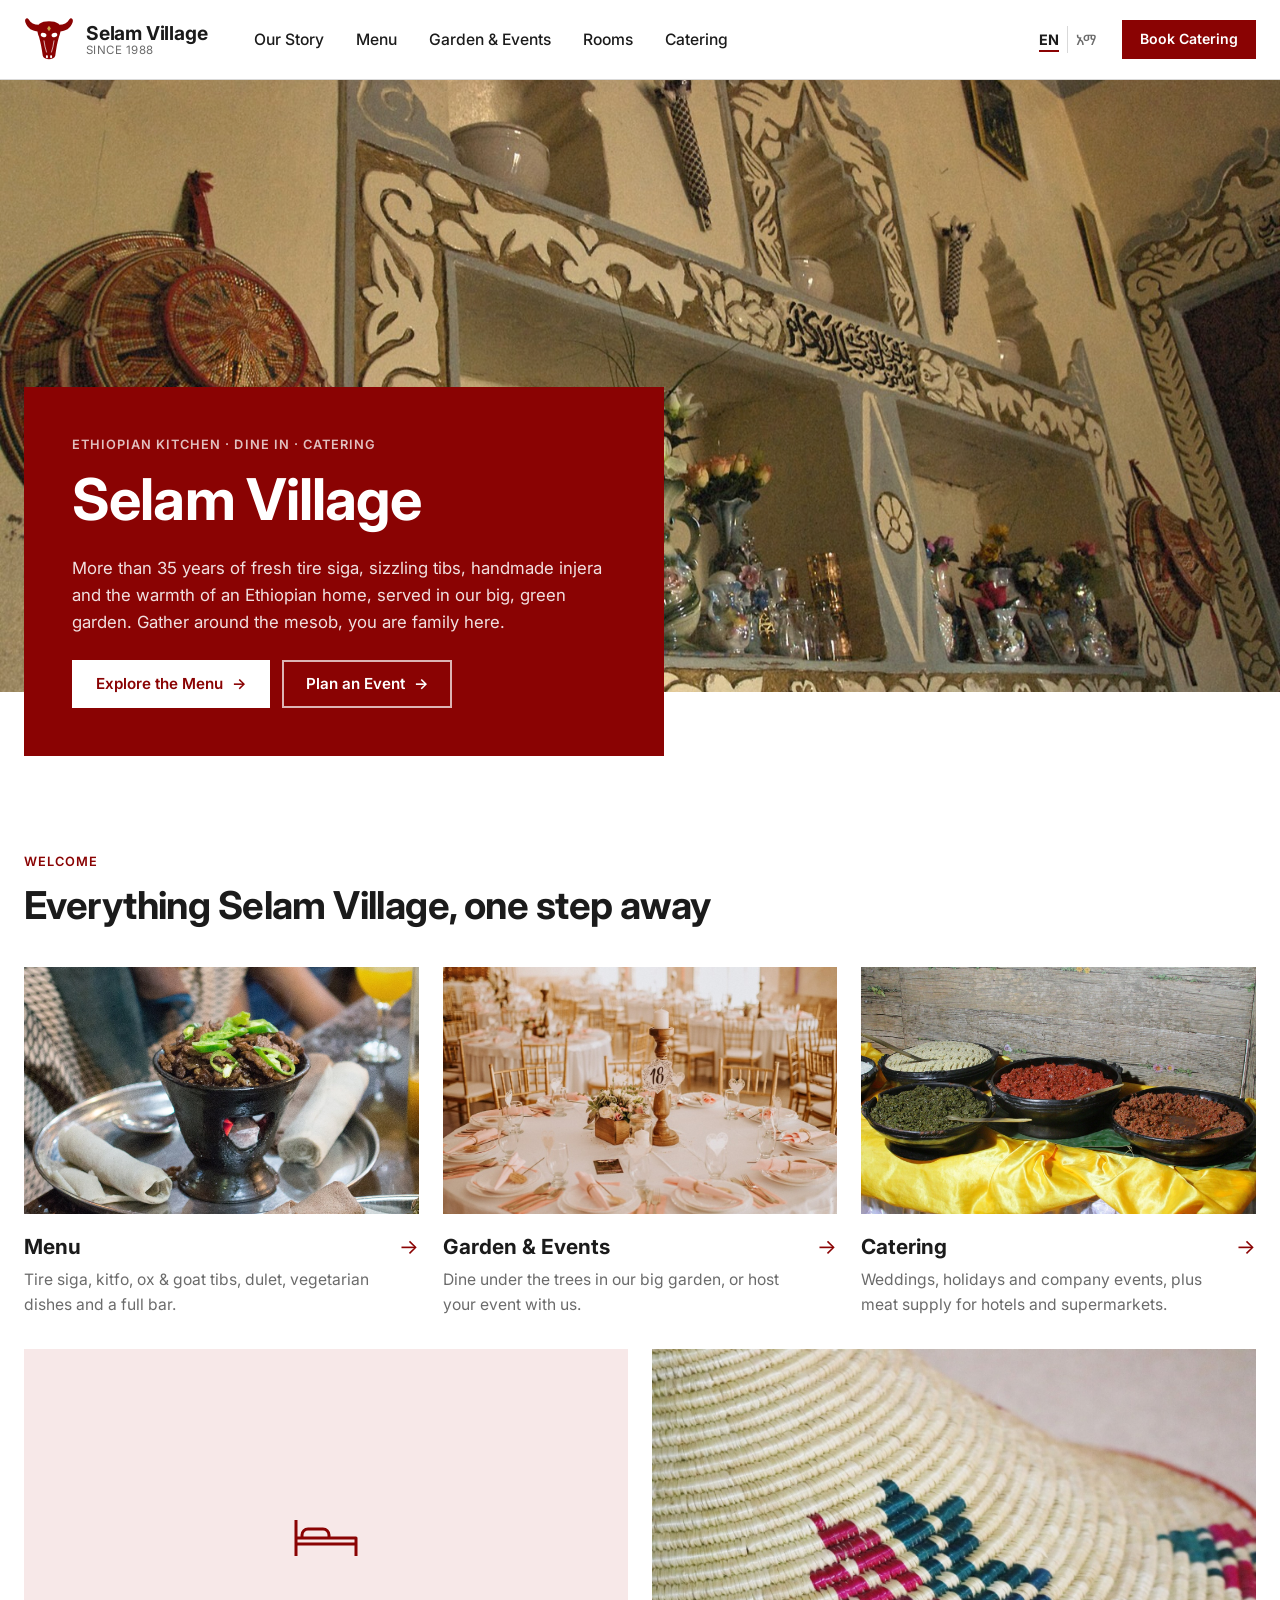
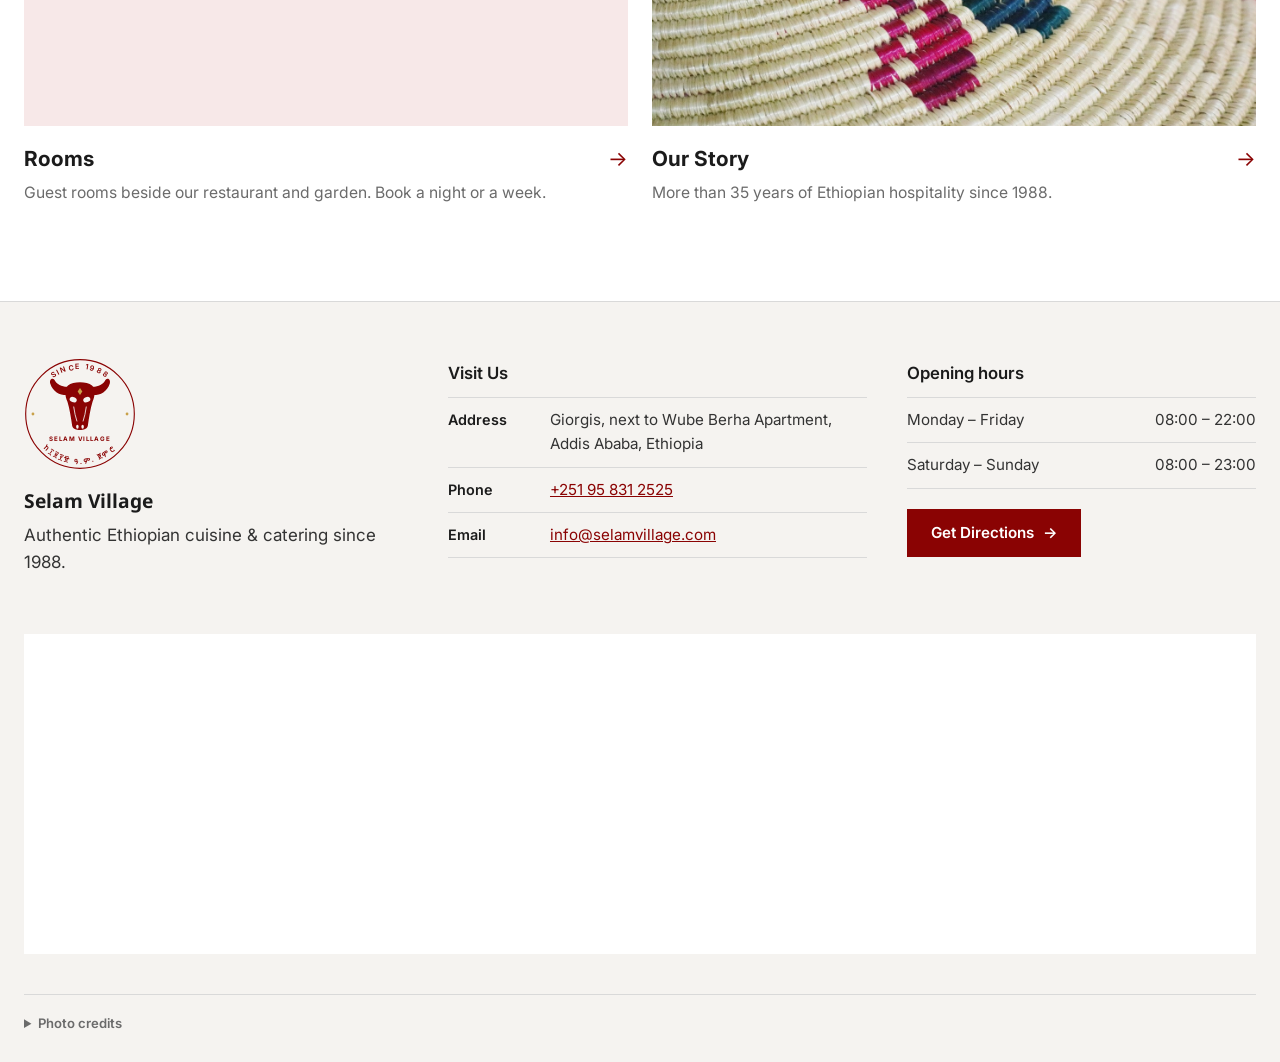
==== index.html @ 0bef8157 "Logo: fuller bull (wider head and muzzle, thicker horns)" ====
<!doctype html>
<html lang="en">
<head>
  <meta charset="utf-8">
  <meta name="viewport" content="width=device-width, initial-scale=1">
  <title>Selam Village · Ethiopian Restaurant & Catering since 1988</title>
  <meta name="description" content="Selam Village, authentic Ethiopian cuisine, dine-in and full-service catering since 1988. Tire siga, ox &amp; goat tibs, dulet, vegetarian dishes, a full bar, a big garden and in-house events in Giorgis, Addis Ababa.">
  <link rel="preconnect" href="https://fonts.googleapis.com">
  <link rel="preconnect" href="https://fonts.gstatic.com" crossorigin>
  <link href="https://fonts.googleapis.com/css2?family=Inter:wght@400;500;600;700&family=Noto+Sans+Ethiopic:wght@400;500;600;700&display=swap" rel="stylesheet">
  <link rel="stylesheet" href="styles.css?v=202611250955">
  <link rel="icon" href="images/logo-mark.svg?v=202611250955" type="image/svg+xml">
</head>
<body class="page-index">
<svg width="0" height="0" style="position:absolute" aria-hidden="true">
  <defs>
    <mask id="oxHoles" maskUnits="userSpaceOnUse" x="0" y="0" width="120" height="110">
      <rect width="120" height="110" fill="#fff"/>
      <ellipse cx="47" cy="43" rx="7" ry="5" transform="rotate(22 47 43)" fill="#000"/>
      <ellipse cx="73" cy="43" rx="7" ry="5" transform="rotate(-22 73 43)" fill="#000"/>
      <ellipse cx="55" cy="95" rx="2.4" ry="3.8" fill="#000"/>
      <ellipse cx="65" cy="95" rx="2.4" ry="3.8" fill="#000"/>
      <path d="M48 57q2 15 6 27M72 57q-2 15-6 27" stroke="#000" stroke-width="1.6" fill="none" stroke-linecap="round"/>
    </mask>
    <symbol id="ox" viewBox="0 0 120 110">
      <g mask="url(#oxHoles)" fill="currentColor">
        <path d="M40 34C24 36 9 30 3 12 1 5 7 0 11 5 17 16 28 20 42 18z"/>
        <path d="M80 34C96 36 111 30 117 12 119 5 113 0 109 5 103 16 92 20 78 18z"/>
        <path d="M37 16C47 8 73 8 83 16C90 23 89 36 84 47C80 60 77 78 75 93C73 104 47 104 45 93C43 78 40 60 36 47C31 36 30 23 37 16Z"/>
      </g>
      <path d="M60 21l4.5 6.5L60 34l-4.5-6.5z" fill="#c9a14a"/>
    </symbol>
  </defs>
</svg>

<!-- ============ NAV ============ -->
<header class="nav" id="nav">
  <a href="index.html" class="brand">
    <svg class="brand-skull" aria-hidden="true"><use href="#ox"/></svg>
    <span class="brand-text">
      <span class="brand-name"><span class="lang-en">Selam Village</span><span class="lang-am">ሰላም ቪሌጅ</span></span>
      <span class="brand-sub"><span class="lang-en">Since 1988</span><span class="lang-am">ከ፲፱፻፹ ዓ.ም. ጀምሮ</span></span>
    </span>
  </a>
  <nav class="nav-links" id="navLinks">
    <a href="story.html" data-i18n="nav.story">Our Story</a>
    <a href="menu.html" data-i18n="nav.menu">Menu</a>
    <a href="garden.html" data-i18n="nav.dining">Garden & Events</a>
    <a href="rooms.html" data-i18n="nav.rooms">Rooms</a>
    <a href="catering.html" data-i18n="nav.catering">Catering</a>
  </nav>
  <div class="nav-actions">
    <div class="lang-toggle" role="group" aria-label="Language">
      <button type="button" data-lang="en" class="active">EN</button>
      <button type="button" data-lang="am">አማ</button>
    </div>
    <a href="catering.html#inquire" class="btn btn-small" data-i18n="nav.book">Book Catering</a>
    <button class="burger" id="burger" aria-label="Menu"><span></span><span></span></button>
  </div>
</header>

<main id="top">

<!-- ============ HERO ============ -->
<section class="hero">
  <div class="hero-media"><img src="images/photos/home-heritage.jpg" alt="A traditional Ethiopian home interior with carved niches and woven baskets"></div>
  <div class="container hero-box-wrap">
    <div class="hero-box">
      <p class="eyebrow" data-i18n="hero.eyebrow">Ethiopian Kitchen · Dine In · Catering</p>
      <h1>
        <span class="hero-am lang-am">ሰላም ቪሌጅ</span>
        <span class="hero-en lang-en">Selam Village</span>
      </h1>
      <p class="hero-lead" data-i18n="hero.lead">More than 35 years of fresh tire siga, sizzling tibs, handmade injera and the warmth of an Ethiopian home, served in our big, green garden. Gather around the mesob, you are family here.</p>
      <div class="hero-cta">
        <a href="menu.html" class="btn" data-i18n="hero.cta1">Explore the Menu</a>
        <a href="catering.html#inquire" class="btn btn-ghost" data-i18n="hero.cta2">Plan an Event</a>
      </div>
    </div>
  </div>
</section>

<section class="section home-cards">
  <div class="container">
    <div class="section-head reveal">
      <p class="eyebrow" data-i18n="home.eyebrow">Welcome</p>
      <h2 data-i18n="home.title">Everything Selam Village, one step away</h2>
    </div>
    <div class="cards">
      <a class="card reveal" href="menu.html">
        <span class="card-img"><img src="images/photos/tibs.jpg" alt="" loading="lazy"></span>
        <span class="card-body"><strong data-i18n="nav.menu">Menu</strong><span data-i18n="card.menu">Tire siga, kitfo, ox & goat tibs, dulet, vegetarian dishes and a full bar.</span><span class="card-arrow">→</span></span>
      </a>
      <a class="card reveal" href="garden.html">
        <span class="card-img"><img src="images/photos/event-setup.jpg" alt="" loading="lazy"></span>
        <span class="card-body"><strong data-i18n="nav.dining">Garden & Events</strong><span data-i18n="card.garden">Dine under the trees in our big garden, or host your event with us.</span><span class="card-arrow">→</span></span>
      </a>
      <a class="card reveal" href="catering.html">
        <span class="card-img"><img src="images/photos/catering-buffet.jpg" alt="" loading="lazy"></span>
        <span class="card-body"><strong data-i18n="nav.catering">Catering</strong><span data-i18n="card.catering">Weddings, holidays and company events, plus meat supply for hotels and supermarkets.</span><span class="card-arrow">→</span></span>
      </a>
      <a class="card reveal" href="rooms.html">
        <span class="card-img"><img src="images/rooms.jpg" alt="" loading="lazy" onerror="this.parentNode.classList.add('empty');this.remove()"></span>
        <span class="card-body"><strong data-i18n="nav.rooms">Rooms</strong><span data-i18n="card.rooms">Guest rooms beside our restaurant and garden. Book a night or a week.</span><span class="card-arrow">→</span></span>
      </a>
      <a class="card reveal" href="story.html">
        <span class="card-img"><img src="images/photos/mesob.jpg" alt="" loading="lazy"></span>
        <span class="card-body"><strong data-i18n="nav.story">Our Story</strong><span data-i18n="card.story">More than 35 years of Ethiopian hospitality since 1988.</span><span class="card-arrow">→</span></span>
      </a>
    </div>
  </div>
</section>

</main>

<!-- ============ FOOTER ============ -->
<footer class="footer">
  <div class="container footer-inner">
    <div class="footer-brand">
      <svg class="footer-emblem" viewBox="0 0 200 200" role="img" aria-label="Selam Village, since 1988 · ከ፲፱፻፹ ዓ.ም. ጀምሮ">
        <defs>
          <path id="footer-emblem-top" d="M20,100 A80,80 0 0,1 180,100"/>
          <path id="footer-emblem-bot" d="M11,100 A89,89 0 0,0 189,100"/>
        </defs>
        <circle cx="100" cy="100" r="97" fill="none" stroke="currentColor" stroke-width="2"/>
        <text class="emb-t"><textPath href="#footer-emblem-top" startOffset="50%" text-anchor="middle">SINCE 1988</textPath></text>
        <text class="emb-t emb-am"><textPath href="#footer-emblem-bot" startOffset="50%" text-anchor="middle">ከ፲፱፻፹ ዓ.ም. ጀምሮ</textPath></text>
        <circle cx="16" cy="100" r="2.5" fill="#c9a14a"/><circle cx="184" cy="100" r="2.5" fill="#c9a14a"/>
        <use href="#ox" x="44" y="34" width="112" height="103"/>
        <text class="emb-name" x="100" y="149" text-anchor="middle">SELAM VILLAGE</text>
      </svg>
      <p class="footer-name"><span class="lang-en">Selam Village</span><span class="lang-am">ሰላም ቪሌጅ</span></p>
      <p data-i18n="footer.tag">Authentic Ethiopian cuisine & catering since 1988.</p>
    </div>
    <div class="footer-col footer-visit">
      <h3 data-i18n="contact.eyebrow">Visit Us</h3>
      <dl class="info">
        <div><dt data-i18n="contact.addr">Address</dt><dd data-i18n="contact.addrV">Giorgis, next to Wube Berha Apartment, Addis Ababa, Ethiopia</dd></div>
        <div><dt data-i18n="contact.phone">Phone</dt><dd><a href="tel:+251958312525">+251 95 831 2525</a></dd></div>
        <div><dt data-i18n="contact.email">Email</dt><dd><a href="mailto:info@selamvillage.com">info@selamvillage.com</a></dd></div>
      </dl>
    </div>
    <div class="footer-col footer-hours">
      <h3 data-i18n="hours.title">Opening hours</h3>
      <ul class="hours">
        <li><span data-i18n="hours.wk">Monday – Friday</span><span data-i18n="hours.t1">08:00 – 22:00</span></li>
        <li><span data-i18n="hours.sat">Saturday – Sunday</span><span data-i18n="hours.t2">08:00 – 23:00</span></li>
      </ul>
      <a class="btn" target="_blank" rel="noopener" href="https://maps.app.goo.gl/ej9dbjs5g9aEZ6Nj7" data-i18n="contact.directions">Get Directions</a>
    </div>
    <div class="footer-map">
      <iframe title="Selam Village on Google Maps" loading="lazy" referrerpolicy="no-referrer-when-downgrade"
        src="https://www.google.com/maps?q=SELAM+VILLAGE,+2QR3%2B98W,+Addis+Ababa&amp;ll=9.040987,38.753328&amp;z=17&amp;output=embed"></iframe>
    </div>
    <details class="credits">
      <summary data-i18n="gal.credits">Photo credits</summary>
      <ul>
        <li>Tere siga, raw beef dish, Ethiopia 2014, Neftalem, <a href="https://commons.wikimedia.org/wiki/File:Tere_siga_-_raw_beef_dish,_Ethiopia_2014.jpg" target="_blank" rel="noopener">CC BY-SA 4.0</a>, via Wikimedia Commons</li>
        <li>Tibs in Yod Abyssinia, Jean Rebiffé, <a href="https://commons.wikimedia.org/wiki/File:Tibs_in_Yod_Abyssinia.jpg" target="_blank" rel="noopener">CC BY-SA 4.0</a>, via Wikimedia Commons</li>
        <li>Mutton tibs and injera, ShanaliCT, <a href="https://commons.wikimedia.org/wiki/File:Mutton_tibs_and_injera.jpg" target="_blank" rel="noopener">CC BY 4.0</a>, via Wikimedia Commons</li>
        <li>Beyaynetu ethiopian food, Yonatan Solomon, <a href="https://commons.wikimedia.org/wiki/File:Beyaynetu_ethiopian_food.jpg" target="_blank" rel="noopener">CC BY-SA 4.0</a>, via Wikimedia Commons</li>
        <li>Ethiopian vegetarian sampler, Sdkb, <a href="https://commons.wikimedia.org/wiki/File:Ethiopian_vegetarian_sampler.jpg" target="_blank" rel="noopener">CC BY-SA 4.0</a>, via Wikimedia Commons</li>
        <li>Ethiopian fasting platter, Jbinthecity, <a href="https://commons.wikimedia.org/wiki/File:Ethiopian_fasting_platter.jpg" target="_blank" rel="noopener">CC0</a>, via Wikimedia Commons</li>
        <li>Coffee ceremony of Ethiopia and Eritrea 1, ProtoplasmaKid, <a href="https://commons.wikimedia.org/wiki/File:Coffee_ceremony_of_Ethiopia_and_Eritrea_1.jpg" target="_blank" rel="noopener">CC BY-SA 4.0</a>, via Wikimedia Commons</li>
        <li>Jebena, O.Mustafin, <a href="https://commons.wikimedia.org/wiki/File:Jebena.jpg" target="_blank" rel="noopener">CC0</a>, via Wikimedia Commons</li>
        <li>Tej (Ethiopian honey wine) (27241999346), cotterillmike, <a href="https://commons.wikimedia.org/wiki/File:Tej_(Ethiopian_honey_wine)_(27241999346).jpg" target="_blank" rel="noopener">CC0</a>, via Wikimedia Commons</li>
        <li>Kitfo (ክትፎ), Vipon8, <a href="https://commons.wikimedia.org/wiki/File:Kitfo_(%E1%8A%AD%E1%89%B5%E1%8D%8E).jpg" target="_blank" rel="noopener">CC0</a>, via Wikimedia Commons</li>
        <li>Ethiopian and Eritrean Mesob, Betselot Yergalem, <a href="https://commons.wikimedia.org/wiki/File:Ethiopian_and_Eritrean_Mesob.jpg" target="_blank" rel="noopener">CC BY-SA 4.0</a>, via Wikimedia Commons</li>
        <li>Ethiopia most popular food, Yjohny, <a href="https://commons.wikimedia.org/wiki/File:Ethiopia_most_popular_food.JPG" target="_blank" rel="noopener">CC BY-SA 4.0</a>, via Wikimedia Commons</li>
        <li>Siga Tibs, Khajitdadddy, <a href="https://commons.wikimedia.org/wiki/File:Siga_Tibs.jpg" target="_blank" rel="noopener">CC BY-SA 4.0</a>, via Wikimedia Commons</li>
        <li>Elegant banquet setup for wedding reception, Shixart1985, <a href="https://commons.wikimedia.org/wiki/File:Elegant_banquet_setup_for_wedding_reception_with_beautifully_arranged_tables_in_soft_lighting.jpg" target="_blank" rel="noopener">CC BY 2.0</a>, via Wikimedia Commons</li>
        <li>Interior, Traditional Harari Home, A. Davey, <a href="https://commons.wikimedia.org/wiki/File:Interior,_Traditional_Harari_Home_(2775764645).jpg" target="_blank" rel="noopener">CC BY 2.0</a>, via Wikimedia Commons</li>
        <li>Addis Abeba Cuisine éthiopienne (7), Ji-Elle, <a href="https://commons.wikimedia.org/wiki/File:Addis-Abeba-Cuisine_%C3%A9thiopienne_(7).jpg" target="_blank" rel="noopener">CC BY-SA 3.0</a>, via Wikimedia Commons</li>
        <li>A Glass of Whiskey on the Rocks, Benjamin Thompson, <a href="https://commons.wikimedia.org/wiki/File:A_Glass_of_Whiskey_on_the_Rocks.jpg" target="_blank" rel="noopener">CC BY 3.0</a>, via Wikimedia Commons</li>
        <li>Red and white wine in glass, André Karwath, <a href="https://commons.wikimedia.org/wiki/File:Red_and_white_wine_in_glass.jpg" target="_blank" rel="noopener">CC BY-SA 2.5</a>, via Wikimedia Commons</li>
        <li>Ethiopian beer, Flickr, Dave Proffer (5), Dave Proffer, <a href="https://commons.wikimedia.org/wiki/File:Ethiopian_beer_-_Flickr_-_Dave_Proffer_(5).jpg" target="_blank" rel="noopener">CC BY 2.0</a>, via Wikimedia Commons</li>
      </ul>
    </details>
  </div>
</footer>

<script src="i18n.js?v=202611250955"></script>
<script src="script.js?v=202611250955"></script>
</body>
</html>
---- styles.css ----
/* ==========================================================================
   Selam Village — Swiss / institutional layout
   Clean white grid, one sans-serif family, one accent colour, square corners.
   ========================================================================== */
:root {
  --accent: #8a0303;      /* Selam blood red, the single accent */
  --accent-2: #6b0202;
  --accent-tint: #f7e8e8;
  --ink: #1b1b1b;
  --text: #333;
  --muted: #6b6b6b;
  --line: #d9d9d9;
  --band: #f5f3f0;        /* light warm grey band */
  --white: #fff;
  --max: 1280px;
  --font: "Inter", "Noto Sans Ethiopic", system-ui, -apple-system, "Segoe UI", sans-serif;
  --font-am: "Noto Sans Ethiopic", "Inter", system-ui, sans-serif;
}
html[lang="am"] { --font: var(--font-am); }

*, *::before, *::after { box-sizing: border-box; }
html { scroll-behavior: smooth; scroll-padding-top: 96px; }
body {
  margin: 0; background: var(--white); color: var(--text);
  font: 400 17px/1.6 var(--font);
  -webkit-font-smoothing: antialiased; overflow-x: hidden;
}
img, svg { display: block; max-width: 100%; }
a { color: inherit; }
h1, h2, h3 { color: var(--ink); font-family: var(--font); font-weight: 700; line-height: 1.15; letter-spacing: -0.015em; margin: 0 0 .5em; }
h1 { font-size: clamp(2.2rem, 4.6vw, 3.6rem); }
h2 { font-size: clamp(1.7rem, 3vw, 2.4rem); }
h3 { font-size: 1.2rem; font-weight: 600; letter-spacing: 0; }
html[lang="am"] h1, html[lang="am"] h2 { letter-spacing: 0; line-height: 1.3; }
p { margin: 0 0 1em; }
.container { width: min(var(--max), 100% - 48px); margin-inline: auto; }
.section { padding: clamp(56px, 8vw, 96px) 0; }

.eyebrow {
  font-size: .8rem; font-weight: 600; letter-spacing: .08em; text-transform: uppercase;
  color: var(--accent); margin-bottom: .8em;
}
html[lang="am"] .eyebrow { letter-spacing: .02em; font-size: .9rem; }

/* ---------- Buttons ---------- */
.btn {
  display: inline-flex; align-items: center; gap: .6em;
  padding: 13px 22px; border: 2px solid var(--accent); border-radius: 0;
  background: var(--accent); color: var(--white);
  font: 600 .95rem/1.2 var(--font); text-decoration: none; cursor: pointer;
  transition: background .2s, color .2s, border-color .2s;
}
.btn::after { content: "→"; transition: transform .2s; }
.btn:hover { background: var(--accent-2); border-color: var(--accent-2); }
.btn:hover::after { transform: translateX(3px); }
.btn-ghost { background: transparent; color: var(--accent); }
.btn-ghost:hover { background: var(--accent); color: var(--white); }
.btn-ghost-dark { background: transparent; color: var(--accent); }
.btn-ghost-dark:hover { background: var(--accent); color: var(--white); }
.btn-small { padding: 9px 16px; font-size: .88rem; }
.btn-small::after { content: none; }

/* ---------- Header ---------- */
.nav {
  position: sticky; top: 0; z-index: 50;
  display: flex; align-items: center; gap: 32px;
  height: 80px; padding: 0 max(24px, calc((100% - var(--max)) / 2));
  background: var(--white); border-bottom: 1px solid var(--line);
}
.brand { display: flex; align-items: center; gap: 12px; text-decoration: none; color: var(--ink); flex-shrink: 0; }
.brand-skull { width: 50px; height: 46px; color: var(--accent); }
.brand-text { display: flex; flex-direction: column; line-height: 1.15; white-space: nowrap; }
.brand-name { font-weight: 700; font-size: 1.2rem; letter-spacing: -0.01em; }
.brand-sub { font-size: .72rem; color: var(--muted); letter-spacing: .04em; text-transform: uppercase; }
.am-inline { font-family: var(--font-am); text-transform: none; }

.nav-links { display: flex; align-items: stretch; height: 100%; gap: 4px; margin-right: auto; }
.nav-links a {
  display: flex; align-items: center; padding: 0 14px; position: relative;
  color: var(--ink); text-decoration: none; font-weight: 500; font-size: .98rem; white-space: nowrap;
}
.nav-links a::after {
  content: ""; position: absolute; left: 14px; right: 14px; bottom: -1px; height: 3px;
  background: var(--accent); transform: scaleX(0); transition: transform .2s;
}
.nav-links a:hover::after, .nav-links a[aria-current="page"]::after { transform: scaleX(1); }
.nav-links a[aria-current="page"] { color: var(--accent); }

.nav-actions { display: flex; align-items: center; gap: 18px; }
.lang-toggle { display: flex; align-items: center; }
.lang-toggle button {
  background: none; border: 0; cursor: pointer; padding: 4px 8px;
  font: 500 .9rem var(--font); color: var(--muted);
}
.lang-toggle button + button { border-left: 1px solid var(--line); }
.lang-toggle button[data-lang="am"] { font-family: var(--font-am); }
.lang-toggle button.active { color: var(--ink); font-weight: 700; text-decoration: underline; text-underline-offset: 5px; text-decoration-thickness: 2px; text-decoration-color: var(--accent); }
.burger { display: none; background: none; border: 0; cursor: pointer; width: 40px; height: 40px; padding: 8px; }
.burger span { display: block; height: 2px; background: var(--ink); margin: 7px 0; transition: transform .25s; }
.burger.open span:first-child { transform: translateY(4.5px) rotate(45deg); }
.burger.open span:last-child { transform: translateY(-4.5px) rotate(-45deg); }

/* ---------- Breadcrumbs ---------- */
.crumbs { display: flex; gap: 10px; padding: 18px 0; font-size: .9rem; color: var(--muted); }
.crumbs a { color: var(--accent); text-decoration: none; }
.crumbs a:hover { text-decoration: underline; }
.crumbs span:last-child { color: var(--ink); }

/* ---------- Home hero: full-bleed photo + solid box ---------- */
.hero { position: relative; padding-bottom: 64px; }
.hero-media { height: clamp(380px, 68vh, 660px); overflow: hidden; background: var(--band); }
.hero-media img { width: 100%; height: 100%; object-fit: cover; }
.hero-box-wrap { position: absolute; left: 0; right: 0; bottom: 0; }
.hero-box { width: min(640px, 100%); background: var(--accent); color: var(--white); padding: clamp(28px, 4vw, 48px); }
.hero-box .eyebrow { color: rgba(255,255,255,.75); }
.hero h1 { color: var(--white); margin-bottom: .4em; }
.hero-am { display: block; font-family: var(--font-am); font-weight: 500; font-size: 1.15rem; letter-spacing: 0; opacity: .85; margin-bottom: .2em; }
.hero-en { display: block; }
.hero-lead { color: rgba(255,255,255,.88); font-size: 1.05rem; }
.hero-cta { display: flex; flex-wrap: wrap; gap: 12px; margin-top: 24px; }
.hero-box .btn { background: var(--white); color: var(--accent); border-color: var(--white); }
.hero-box .btn:hover { background: var(--accent-tint); border-color: var(--accent-tint); }
.hero-box .btn-ghost { background: transparent; color: var(--white); border-color: rgba(255,255,255,.7); }
.hero-box .btn-ghost:hover { background: var(--white); color: var(--accent); }

/* ---------- Inner page banner ---------- */
.page-hero {
  position: relative; min-height: clamp(260px, 38vh, 400px); margin-bottom: 64px;
  background: var(--band) var(--img) center / cover no-repeat;
}
.page-hero-inner { position: absolute; left: 0; right: 0; bottom: -40px; }
.page-hero-box { display: inline-block; background: var(--accent); color: var(--white); padding: 24px 36px 22px; min-width: min(420px, 100%); }
.page-hero h1 { color: var(--white); margin: 0; font-size: clamp(2rem, 4vw, 3rem); }
.page-hero-am { font-family: var(--font-am); font-size: .95rem; opacity: .8; margin: 0 0 .2em; }
html[lang="am"] .page-hero-am { display: none; }
.page-garden .page-hero { background-color: #f1e4e4; }

/* ---------- Section heads ---------- */
.section-head { max-width: 760px; margin-bottom: 40px; }
.section-lead { color: var(--muted); font-size: 1.08rem; }

/* ---------- Home teasers ---------- */
.cards { display: grid; grid-template-columns: repeat(6, 1fr); gap: 32px 24px; }
.card { grid-column: span 2; display: flex; flex-direction: column; text-decoration: none; color: var(--ink); }
.card:nth-child(4), .card:nth-child(5) { grid-column: span 3; }
.card-img { aspect-ratio: 16 / 10; overflow: hidden; background: var(--band); }
.card-img img { width: 100%; height: 100%; object-fit: cover; transition: transform .5s; }
.card:hover .card-img img { transform: scale(1.04); }
.card-body { display: flex; flex-direction: column; gap: 4px; padding: 16px 32px 0 0; position: relative; }
.card-body strong { font-size: 1.3rem; font-weight: 700; }
.card:hover .card-body strong { text-decoration: underline; text-decoration-color: var(--accent); text-underline-offset: 4px; }
.card-body > span:not(.card-arrow) { color: var(--muted); font-size: .98rem; }
.card-arrow { position: absolute; right: 0; top: 16px; color: var(--accent); font-size: 1.3rem; transition: transform .2s; }
.card:hover .card-arrow { transform: translateX(4px); }

/* ---------- Story ---------- */
.story-grid { display: grid; grid-template-columns: 7fr 5fr; gap: clamp(32px, 6vw, 96px); }
.pull { margin: 32px 0 0; padding: 4px 0 4px 20px; border-left: 4px solid var(--accent); font-size: 1.35rem; font-weight: 600; color: var(--ink); line-height: 1.4; }
.timeline { list-style: none; margin: 0; padding: 0; border-bottom: 1px solid var(--line); }
.timeline li { display: grid; grid-template-columns: 90px 1fr; gap: 16px; padding: 18px 0; border-top: 1px solid var(--line); }
.t-year { font-weight: 700; color: var(--accent); }
.t-text { color: var(--text); }
.stats { margin-top: 64px; display: grid; grid-template-columns: repeat(4, 1fr); background: var(--band); }
.stat { padding: 32px 28px; }
.stat + .stat { border-left: 1px solid var(--line); }
.stat-num { display: block; font-size: clamp(2.2rem, 4vw, 3rem); font-weight: 700; color: var(--accent); line-height: 1; margin-bottom: 8px; }
.stat-label { font-size: .95rem; color: var(--muted); }

/* ---------- Menu ---------- */
.tabs { display: flex; flex-wrap: wrap; border-bottom: 1px solid var(--line); margin-bottom: 40px; }
.tab {
  background: none; border: 0; border-bottom: 3px solid transparent; margin-bottom: -1px;
  padding: 14px 20px; cursor: pointer; font: 600 1rem var(--font); color: var(--muted);
}
.tab:hover { color: var(--ink); }
.tab.active { color: var(--accent); border-bottom-color: var(--accent); }
.menu-panel { display: none; }
.menu-panel.active { display: grid; grid-template-columns: 5fr 7fr; gap: 48px; align-items: start; }
.panel-img { margin: 0; aspect-ratio: 4 / 5; overflow: hidden; position: sticky; top: 110px; }
.panel-img img { width: 100%; height: 100%; object-fit: cover; }
.panel-dishes { border-bottom: 1px solid var(--line); }
.dish { padding: 22px 0; border-top: 1px solid var(--line); }
.dish.has-thumb { display: flex; gap: 20px; align-items: flex-start; }
.dish-thumb { width: 84px; height: 84px; object-fit: cover; flex-shrink: 0; }
.dish-text { flex: 1; min-width: 0; }
.dish-head { display: flex; justify-content: space-between; align-items: baseline; gap: 12px; }
.dish h3 { margin: 0 0 .3em; }
.dish h3 .am { display: block; font-family: var(--font-am); font-size: .9rem; font-weight: 500; color: var(--muted); margin-top: 2px; }
.dish p { margin: 0; color: var(--text); font-size: .98rem; }
.tag {
  flex-shrink: 0; font-size: .75rem; font-weight: 600; white-space: nowrap;
  padding: 3px 8px; border: 1px solid var(--accent); color: var(--accent);
}
.tag.veg { border-color: var(--muted); color: var(--muted); }
.menu-note { margin-top: 32px; font-size: .92rem; color: var(--muted); }

/* ---------- Garden & events ---------- */
.dining-grid { display: grid; grid-template-columns: 1fr 1fr; gap: clamp(32px, 6vw, 80px); align-items: start; }
.dining-photos { display: grid; grid-template-columns: 1fr 1fr; gap: 12px; }
.dp { margin: 0; aspect-ratio: 3 / 4; overflow: hidden; position: relative; background: var(--band); }
.dp img { width: 100%; height: 100%; object-fit: cover; }
.dp1 figcaption { display: none; }
.dp1.empty { display: flex; align-items: flex-end; padding: 20px; background: var(--accent-tint); }
.dp1.empty figcaption { display: block; color: var(--accent); font-weight: 700; font-size: 1.2rem; }
.features { list-style: none; padding: 0; margin: 28px 0 32px; border-bottom: 1px solid var(--line); }
.features li { display: flex; gap: 16px; padding: 18px 0; border-top: 1px solid var(--line); }
.f-ico { color: var(--accent); font-size: .8rem; line-height: 2; }
.features strong { color: var(--ink); font-size: 1.1rem; }
.features p { margin: 4px 0 0; color: var(--muted); font-size: .98rem; }

/* ---------- Catering ---------- */
.steps { list-style: none; padding: 0; margin: 0 0 48px; display: grid; grid-template-columns: repeat(3, 1fr); gap: 24px; }
.steps li { padding-top: 16px; border-top: 3px solid var(--accent); }
.steps span { display: inline-block; font-weight: 700; color: var(--accent); margin-bottom: 6px; }
.steps strong { display: block; color: var(--ink); font-size: 1.1rem; margin-bottom: 4px; }
.steps p { margin: 0; color: var(--muted); font-size: .95rem; }
.packages { display: grid; grid-template-columns: repeat(3, 1fr); gap: 24px; margin-bottom: 56px; }
.pkg {
  position: relative; display: flex; flex-direction: column; cursor: pointer;
  padding: 28px; background: var(--white); border: 1px solid var(--line); border-top: 4px solid var(--line);
  transition: border-color .2s, background .2s;
}
.pkg:hover { border-top-color: var(--accent); background: var(--band); }
.pkg.featured { border-top-color: var(--accent); }
.pkg.chosen { border-color: var(--accent); border-top-color: var(--accent); background: var(--accent-tint); }
.pkg:focus-visible { outline: 3px solid var(--accent); outline-offset: 3px; }
.pkg-ribbon { position: absolute; top: -4px; right: 0; background: var(--accent); color: var(--white); font-size: .75rem; font-weight: 600; padding: 6px 10px; }
.pkg-num { font-size: .85rem; font-weight: 700; color: var(--accent); }
.pkg h3 { font-size: 1.35rem; margin: 6px 0 4px; }
.pkg-guests { color: var(--muted); font-size: .95rem; margin-bottom: 16px; }
.pkg ul { list-style: none; padding: 0; margin: 0 0 24px; flex: 1; }
.pkg li { padding: 9px 0 9px 18px; border-top: 1px solid var(--line); position: relative; font-size: .95rem; }
.pkg li::before { content: ""; position: absolute; left: 0; top: 17px; width: 6px; height: 6px; background: var(--accent); }
.pkg-cta { align-self: flex-start; }
.pkg:not(.featured):not(.chosen) .pkg-cta { background: transparent; color: var(--accent); }
.pkg:hover .pkg-cta { background: var(--accent); color: var(--white); }

.inquiry { background: var(--band); padding: clamp(24px, 4vw, 48px); }
.inquiry h3 { font-size: 1.6rem; margin-bottom: 6px; }
.form-intro { color: var(--muted); margin-bottom: 28px; }
.form-grid { display: grid; grid-template-columns: repeat(2, 1fr); gap: 20px 24px; margin-bottom: 28px; }
.form-grid label { display: flex; flex-direction: column; gap: 6px; font-size: .9rem; font-weight: 600; color: var(--ink); }
.form-grid .full { grid-column: 1 / -1; }
.form-grid input, .form-grid select, .form-grid textarea {
  font: 400 1rem var(--font); color: var(--ink); background: var(--white);
  border: 1px solid #bdbdbd; border-radius: 0; padding: 12px; width: 100%; outline: none;
}
.form-grid select { appearance: none; -webkit-appearance: none; background: var(--white) url("data:image/svg+xml,%3Csvg xmlns='http://www.w3.org/2000/svg' width='12' height='8'%3E%3Cpath d='M1 1l5 5 5-5' stroke='%238a0303' stroke-width='2' fill='none'/%3E%3C/svg%3E") no-repeat right 14px center; padding-right: 40px; }
.form-grid input:focus, .form-grid select:focus, .form-grid textarea:focus { border-color: var(--accent); box-shadow: inset 0 0 0 1px var(--accent); }
.form-grid .invalid { border-color: #b3261e; box-shadow: inset 0 0 0 1px #b3261e; }
.pkg-field select { font-weight: 600; color: var(--accent); }
.form-status { margin: 14px 0 0; min-height: 1.5em; color: #2e6b2e; }
.form-status.error { color: #b3261e; }
.inquiry.flash { animation: flash 1.2s ease; }
@keyframes flash { 30% { box-shadow: inset 0 0 0 3px var(--accent); } }

/* ---------- Contact ---------- */
.contact-grid { display: grid; grid-template-columns: 5fr 7fr; gap: clamp(32px, 6vw, 80px); }
.info { margin: 24px 0 32px; border-bottom: 1px solid var(--line); }
.info div { display: grid; grid-template-columns: 120px 1fr; gap: 12px; padding: 14px 0; border-top: 1px solid var(--line); }
.info dt { font-weight: 600; color: var(--ink); }
.info dd { margin: 0; }
.info a { color: var(--accent); }
.hours-title { font-size: 1.2rem; }
.hours { list-style: none; padding: 0; margin: 0 0 32px; border-bottom: 1px solid var(--line); }
.hours li { display: flex; justify-content: space-between; padding: 12px 0; border-top: 1px solid var(--line); }
.map { min-height: 440px; background: var(--band); }
.map iframe { width: 100%; height: 100%; min-height: 440px; border: 0; display: block; }

/* ---------- Footer ---------- */
.footer { background: var(--band); border-top: 1px solid var(--line); color: var(--text); }
.footer-inner { display: grid; grid-template-columns: 1fr 1fr; gap: 32px; padding: 56px 0 28px; }
.footer-emblem { width: 112px; height: 112px; color: var(--accent); margin-bottom: 16px; }
.emb-t { font: 600 17px var(--font); letter-spacing: 5px; fill: currentColor; }
.emb-am { font-family: var(--font-am); letter-spacing: 3px; }
.footer-name { font-weight: 700; font-size: 1.2rem; color: var(--ink); margin-bottom: .3em; }
.footer-name span { font-family: var(--font-am); font-weight: 500; color: var(--muted); margin-left: 6px; font-size: 1rem; }
.footer-addr { color: var(--muted); font-size: .95rem; }
.footer-links { display: grid; grid-template-columns: repeat(2, max-content); gap: 10px 48px; align-content: start; justify-content: end; }
.footer-links a { text-decoration: none; color: var(--ink); font-weight: 500; }
.footer-links a::before { content: "→ "; color: var(--accent); }
.footer-links a:hover { text-decoration: underline; }
.footer .credits { grid-column: 1 / -1; border-top: 1px solid var(--line); padding-top: 18px; font-size: .82rem; color: var(--muted); }
.credits summary { cursor: pointer; font-weight: 600; }
.credits ul { margin: 10px 0 0; padding-left: 18px; line-height: 1.6; }
.credits a { color: var(--accent); }

/* ---------- Motion ---------- */
.js .reveal { opacity: 0; transform: translateY(16px); transition: opacity .6s ease, transform .6s ease; }
.js .reveal.in { opacity: 1; transform: none; }
@media (prefers-reduced-motion: reduce) {
  *, *::before, *::after { animation: none !important; transition: none !important; }
  .js .reveal { opacity: 1; transform: none; }
}

/* ---------- Responsive ---------- */
@media (max-width: 1100px) {
  .nav { gap: 16px; }
  .burger { display: block; }
  .nav-actions .btn-small { display: none; }
  .nav-links {
    position: fixed; top: 80px; left: 0; right: 0; height: auto; margin: 0;
    flex-direction: column; gap: 0; background: var(--white); border-bottom: 1px solid var(--line);
    padding: 8px 24px 24px; display: none;
  }
  .nav-links.open { display: flex; }
  .nav-links a { padding: 16px 0; border-top: 1px solid var(--line); font-size: 1.1rem; }
  .nav-links a::after { display: none; }
  .nav-actions { margin-left: auto; }
}
@media (max-width: 900px) {
  .story-grid, .dining-grid, .contact-grid, .menu-panel.active, .footer-inner { grid-template-columns: 1fr; }
  .cards { grid-template-columns: 1fr 1fr; }
  .card, .card:nth-child(4) { grid-column: span 1; }
  .card:nth-child(5) { grid-column: span 2; }
  .packages, .steps { grid-template-columns: 1fr; }
  .stats { grid-template-columns: 1fr 1fr; }
  .stat:nth-child(3) { border-left: 0; }
  .stat:nth-child(n+3) { border-top: 1px solid var(--line); }
  .panel-img { position: static; aspect-ratio: 16 / 9; }
  .footer-links { justify-content: start; }
  .hero { padding-bottom: 0; }
  .hero-box-wrap { position: static; width: 100%; }
  .hero-box { width: 100%; }
}
@media (max-width: 560px) {
  .container { width: calc(100% - 32px); }
  .nav { height: 68px; padding: 0 16px; }
  .nav-links { top: 68px; }
  .brand-skull { width: 40px; height: 37px; }
  .brand-name { font-size: 1.05rem; }
  .brand-sub { font-size: .62rem; }
  .cards { grid-template-columns: 1fr; }
  .card, .card:nth-child(n) { grid-column: auto; }
  .form-grid { grid-template-columns: 1fr; }
  .info div { grid-template-columns: 1fr; gap: 2px; }
  .dish-head { flex-direction: column; gap: 4px; }
  .dish-thumb { width: 64px; height: 64px; }
  .page-hero-box { padding: 18px 22px; }
  .hero-cta .btn { flex: 1 1 100%; justify-content: center; }
}
@media (max-width: 560px) { .footer-links { grid-template-columns: 1fr; } }

/* ================= Home: six teasers (3 + 3) ================= */
.card, .card:nth-child(4), .card:nth-child(5) { grid-column: span 2; }
@media (max-width: 900px) { .card, .card:nth-child(n) { grid-column: span 1; } }
@media (max-width: 560px) { .card, .card:nth-child(n) { grid-column: auto; } }
.card-img.empty, .dp1.empty {
  background: var(--accent-tint) url("data:image/svg+xml,%3Csvg xmlns='http://www.w3.org/2000/svg' width='96' height='64' viewBox='0 0 96 64'%3E%3Cpath d='M8 8v48M8 40h80v16M8 32h80a0 0 0 0 1 0 0v8M24 20h20a8 8 0 0 1 8 8v4H16v-4a8 8 0 0 1 8-8z' fill='none' stroke='%238a0303' stroke-width='4' stroke-linejoin='round'/%3E%3C/svg%3E") center / 72px no-repeat;
}
.page-rooms .page-hero { background-color: var(--accent-tint); }

/* ================= Rooms ================= */
.rooms-intro { display: grid; grid-template-columns: 1fr 1fr; gap: clamp(32px, 6vw, 80px); align-items: start; margin-bottom: 48px; }
.rooms-intro .features { margin-top: 0; }
@media (max-width: 900px) { .rooms-intro { grid-template-columns: 1fr; } }

/* ================= Ethiopian date picker (Amharic) ================= */
.et-date { display: grid; grid-template-columns: 1fr 1.6fr 1.1fr; gap: 8px; }
.et-date[hidden] { display: none; }
.et-date select {
  font: 400 1rem var(--font-am); color: var(--ink); border: 1px solid #bdbdbd; border-radius: 0; padding: 12px 30px 12px 10px;
  appearance: none; -webkit-appearance: none; width: 100%;
  background: var(--white) url("data:image/svg+xml,%3Csvg xmlns='http://www.w3.org/2000/svg' width='12' height='8'%3E%3Cpath d='M1 1l5 5 5-5' stroke='%238a0303' stroke-width='2' fill='none'/%3E%3C/svg%3E") no-repeat right 10px center;
}
.et-date select:focus { outline: none; border-color: var(--accent); box-shadow: inset 0 0 0 1px var(--accent); }
.et-date.invalid select { border-color: #b3261e; }
.emb-am { font-size: 14.5px; letter-spacing: 1.5px; }
.page-rooms .page-hero {
  background: var(--img) center / cover no-repeat,
    var(--accent-tint) url("data:image/svg+xml,%3Csvg xmlns='http://www.w3.org/2000/svg' width='96' height='64' viewBox='0 0 96 64'%3E%3Cpath d='M8 8v48M8 40h80v16M8 32h80v8M24 20h20a8 8 0 0 1 8 8v4H16v-4a8 8 0 0 1 8-8z' fill='none' stroke='%238a0303' stroke-width='3' stroke-linejoin='round'/%3E%3C/svg%3E") center / 120px no-repeat;
}

/* Emblem: name under the bull */
.emb-name { font: 700 11px var(--font-en, "Inter"), sans-serif; letter-spacing: 1.6px; fill: currentColor; }
.emb-t { font-size: 13px; letter-spacing: 3px; }
/* Meat supply: full-width package */
.pkg-wide { grid-column: 1 / -1; display: grid; grid-template-columns: 1.1fr 1.4fr auto; gap: 24px 40px; align-items: center; }
.pkg-wide ul { margin: 0; }
.pkg-wide .pkg-cta { align-self: center; }
.stat-word { font-size: clamp(1.6rem, 2.6vw, 2.2rem); }
@media (max-width: 900px) { .pkg-wide { grid-template-columns: 1fr; } }
/* Rooms: two room types */
.page-rooms .packages { grid-template-columns: repeat(2, 1fr); }
@media (max-width: 900px) { .page-rooms .packages { grid-template-columns: 1fr; } }
/* Garden photo placeholder: plain tint (bed icon is only for rooms) */
.dp1.empty { background: var(--accent-tint); }

/* ================= One language at a time ================= */
html[lang="am"] .lang-en { display: none !important; }
html:not([lang="am"]) .lang-am { display: none !important; }
.dish h3 .lang-am, .brand-name .lang-am, .footer-name .lang-am { font-family: var(--font-am); }
html[lang="am"] .hero-am { font-size: inherit; font-weight: 700; opacity: 1; margin: 0; }
.footer-name span { margin-left: 0; color: var(--ink); font-size: inherit; font-weight: 700; }

/* Dish photo placeholder (shows the photo automatically once the file is added) */
.dish-thumb.ph { display: block; position: relative; overflow: hidden;
  background: var(--accent-tint) url("images/logo-mark.svg") center / 58% no-repeat; }
.dish-thumb.ph img { width: 100%; height: 100%; object-fit: cover; display: block; }

/* ================= Footer with Visit details ================= */
.footer-inner { grid-template-columns: 1.1fr 1.2fr 1fr; gap: 40px; align-items: start; }
.footer-col h3 { font-size: 1.05rem; margin: 6px 0 14px; }
.footer .info { margin: 0; }
.footer .info div { grid-template-columns: 90px 1fr; padding: 10px 0; }
.footer .info dt { font-size: .9rem; }
.footer .info dd { font-size: .95rem; }
.footer .hours { margin-bottom: 20px; }
.footer .hours li { font-size: .95rem; padding: 10px 0; gap: 12px; }
.footer-map { grid-column: 1 / -1; height: 320px; background: var(--white); }
.footer-map iframe { width: 100%; height: 100%; border: 0; display: block; }
@media (max-width: 900px) { .footer-inner { grid-template-columns: 1fr; } }
/* Home: five teasers again (3 + 2) */
.card { grid-column: span 2; }
.card:nth-child(4), .card:nth-child(5) { grid-column: span 3; }
@media (max-width: 900px) { .card, .card:nth-child(4) { grid-column: span 1; } .card:nth-child(5) { grid-column: span 2; } }
@media (max-width: 560px) { .card, .card:nth-child(n) { grid-column: auto; } }
/* Spam trap: invisible to people, bots fill it in */
.hp { position: absolute !important; left: -9999px !important; width: 1px; height: 1px; opacity: 0; }
.inquiry .btn[disabled] { opacity: .6; cursor: wait; }
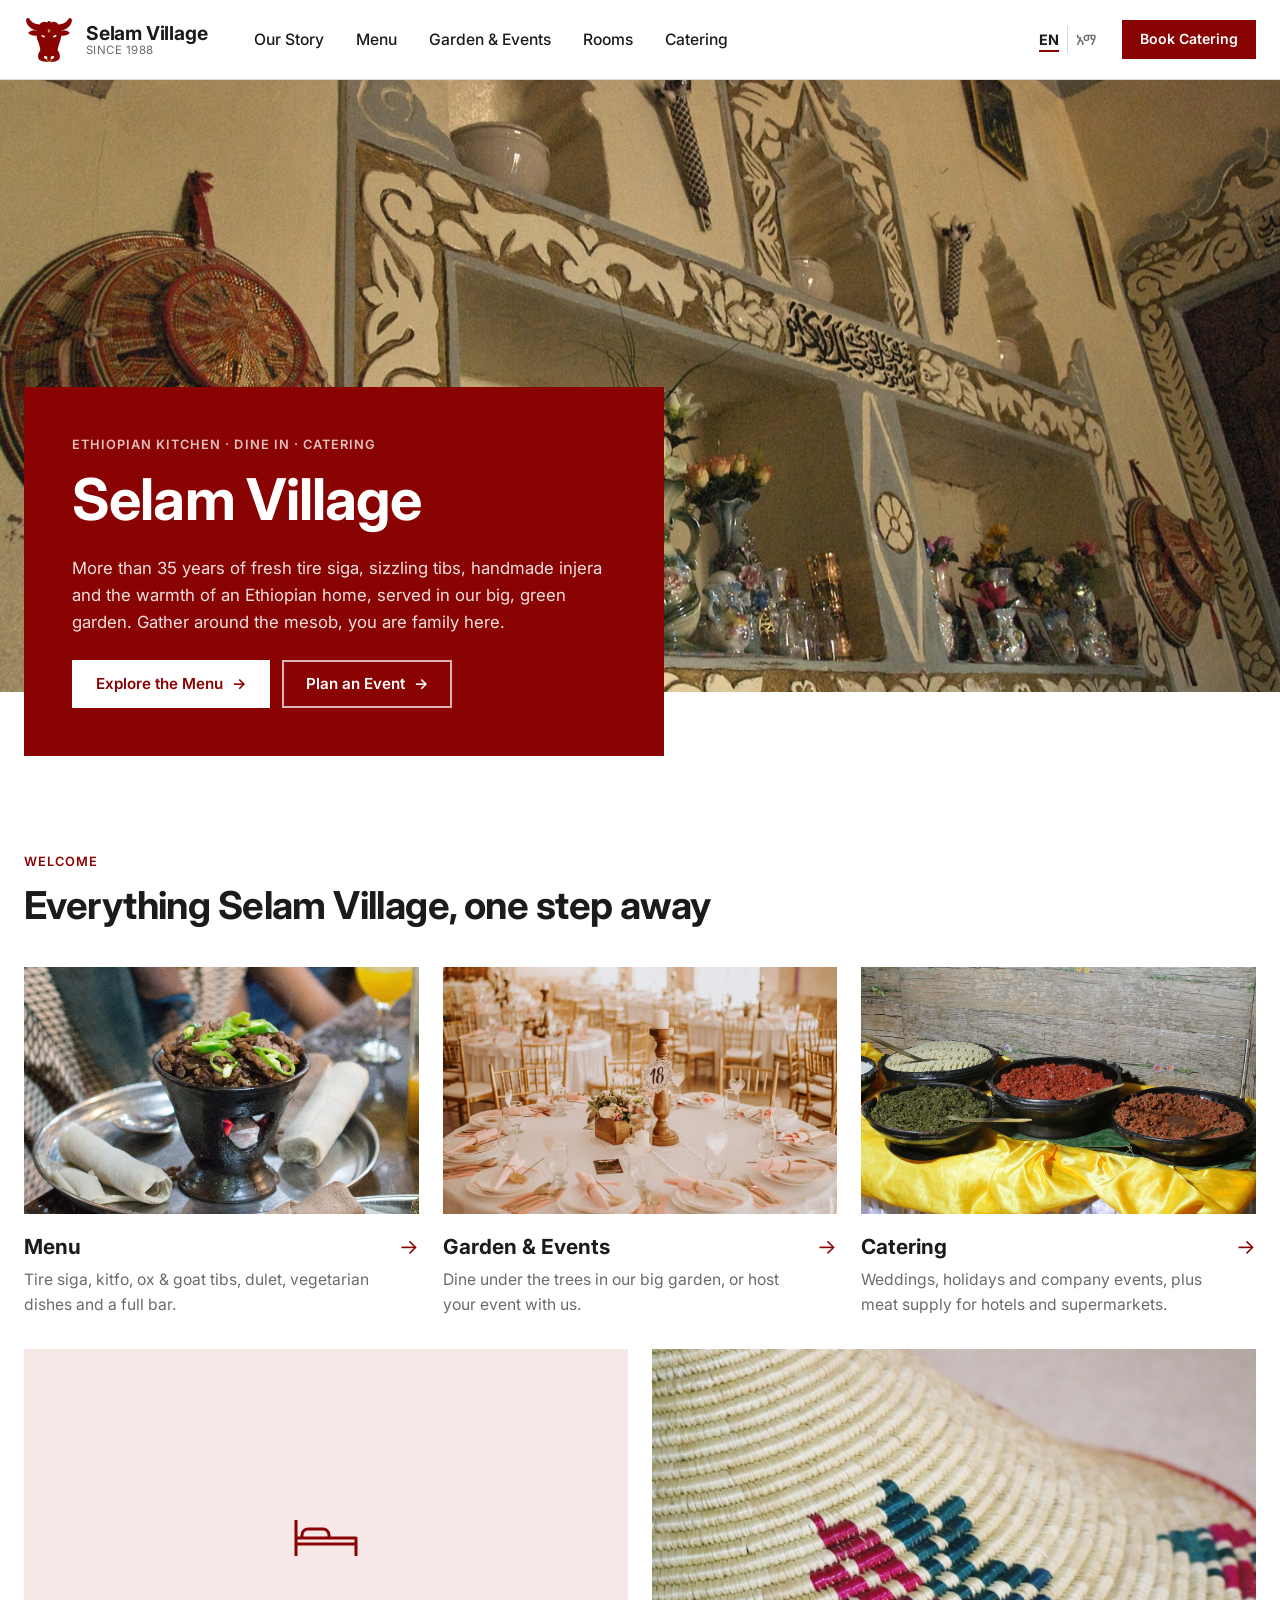
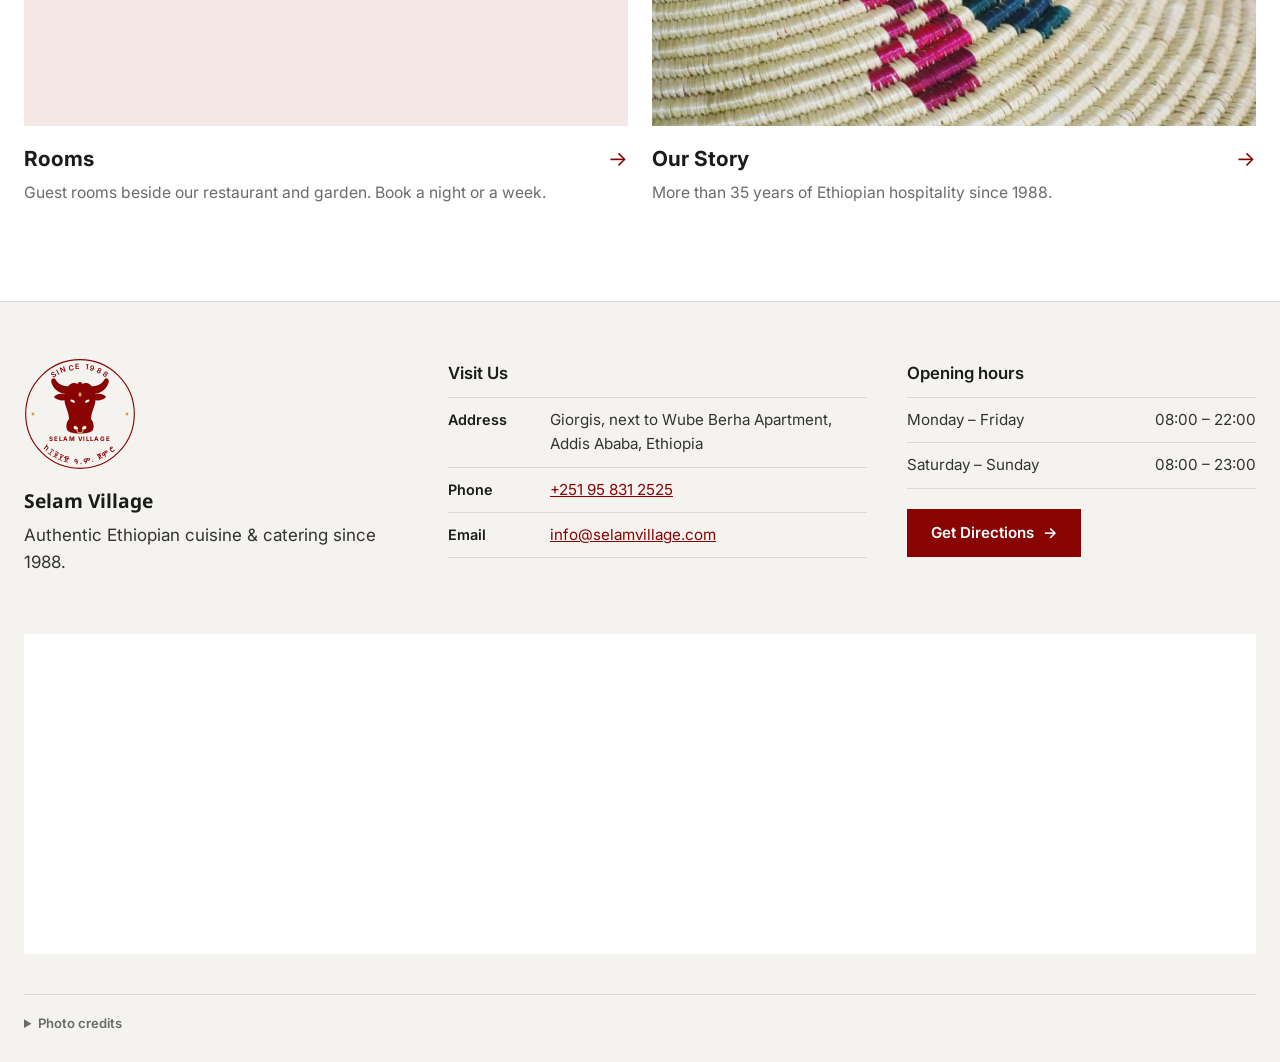
==== commit 6deddf2f: "Logo: redraw as a heavy bull head (ears, broad muzzle, narrow eyes, gold nose ring)" ====
--- a/index.html
+++ b/index.html
@@ -8,27 +8,29 @@
   <link rel="preconnect" href="https://fonts.googleapis.com">
   <link rel="preconnect" href="https://fonts.gstatic.com" crossorigin>
   <link href="https://fonts.googleapis.com/css2?family=Inter:wght@400;500;600;700&family=Noto+Sans+Ethiopic:wght@400;500;600;700&display=swap" rel="stylesheet">
-  <link rel="stylesheet" href="styles.css?v=202611250955">
-  <link rel="icon" href="images/logo-mark.svg?v=202611250955" type="image/svg+xml">
+  <link rel="stylesheet" href="styles.css?v=202611251000">
+  <link rel="icon" href="images/logo-mark.svg?v=202611251000" type="image/svg+xml">
 </head>
 <body class="page-index">
 <svg width="0" height="0" style="position:absolute" aria-hidden="true">
   <defs>
     <mask id="oxHoles" maskUnits="userSpaceOnUse" x="0" y="0" width="120" height="110">
       <rect width="120" height="110" fill="#fff"/>
-      <ellipse cx="47" cy="43" rx="7" ry="5" transform="rotate(22 47 43)" fill="#000"/>
-      <ellipse cx="73" cy="43" rx="7" ry="5" transform="rotate(-22 73 43)" fill="#000"/>
-      <ellipse cx="55" cy="95" rx="2.4" ry="3.8" fill="#000"/>
-      <ellipse cx="65" cy="95" rx="2.4" ry="3.8" fill="#000"/>
-      <path d="M48 57q2 15 6 27M72 57q-2 15-6 27" stroke="#000" stroke-width="1.6" fill="none" stroke-linecap="round"/>
+      <ellipse cx="46" cy="46" rx="4.6" ry="2.3" transform="rotate(25 46 46)" fill="#000"/>
+      <ellipse cx="74" cy="46" rx="4.6" ry="2.3" transform="rotate(-25 74 46)" fill="#000"/>
+      <ellipse cx="52" cy="97" rx="4.6" ry="3.2" transform="rotate(30 52 97)" fill="#000"/>
+      <ellipse cx="68" cy="97" rx="4.6" ry="3.2" transform="rotate(-30 68 97)" fill="#000"/>
     </mask>
     <symbol id="ox" viewBox="0 0 120 110">
       <g mask="url(#oxHoles)" fill="currentColor">
-        <path d="M40 34C24 36 9 30 3 12 1 5 7 0 11 5 17 16 28 20 42 18z"/>
-        <path d="M80 34C96 36 111 30 117 12 119 5 113 0 109 5 103 16 92 20 78 18z"/>
-        <path d="M37 16C47 8 73 8 83 16C90 23 89 36 84 47C80 60 77 78 75 93C73 104 47 104 45 93C43 78 40 60 36 47C31 36 30 23 37 16Z"/>
+        <path d="M38 32C24 33 10 27 5 10C4 3 10 0 13 4C18 14 27 17 41 18Z"/>
+        <path d="M82 32C96 33 110 27 115 10C116 3 110 0 107 4C102 14 93 17 79 18Z"/>
+        <path d="M37 35C27 30 16 31 10 38C16 45 27 46 37 43Z"/>
+        <path d="M83 35C93 30 104 31 110 38C104 45 93 46 83 43Z"/>
+        <path d="M35 22C39 11 50 9 55 13C58 8 62 8 65 13C70 9 81 11 85 22C92 33 91 47 86 59C83 68 81 74 81 80C86 86 88 95 84 102C77 110 43 110 36 102C32 95 34 86 39 80C39 74 37 68 34 59C29 47 28 33 35 22Z"/>
       </g>
-      <path d="M60 21l4.5 6.5L60 34l-4.5-6.5z" fill="#c9a14a"/>
+      <path d="M60 28l3.6 5.2L60 38.4l-3.6-5.2z" fill="#c9a14a"/>
+      <path d="M54.5 101a5.5 5.5 0 0 0 11 0" fill="none" stroke="#c9a14a" stroke-width="2.4" stroke-linecap="round"/>
     </symbol>
   </defs>
 </svg>
@@ -179,7 +181,7 @@
   </div>
 </footer>
 
-<script src="i18n.js?v=202611250955"></script>
-<script src="script.js?v=202611250955"></script>
+<script src="i18n.js?v=202611251000"></script>
+<script src="script.js?v=202611251000"></script>
 </body>
 </html>
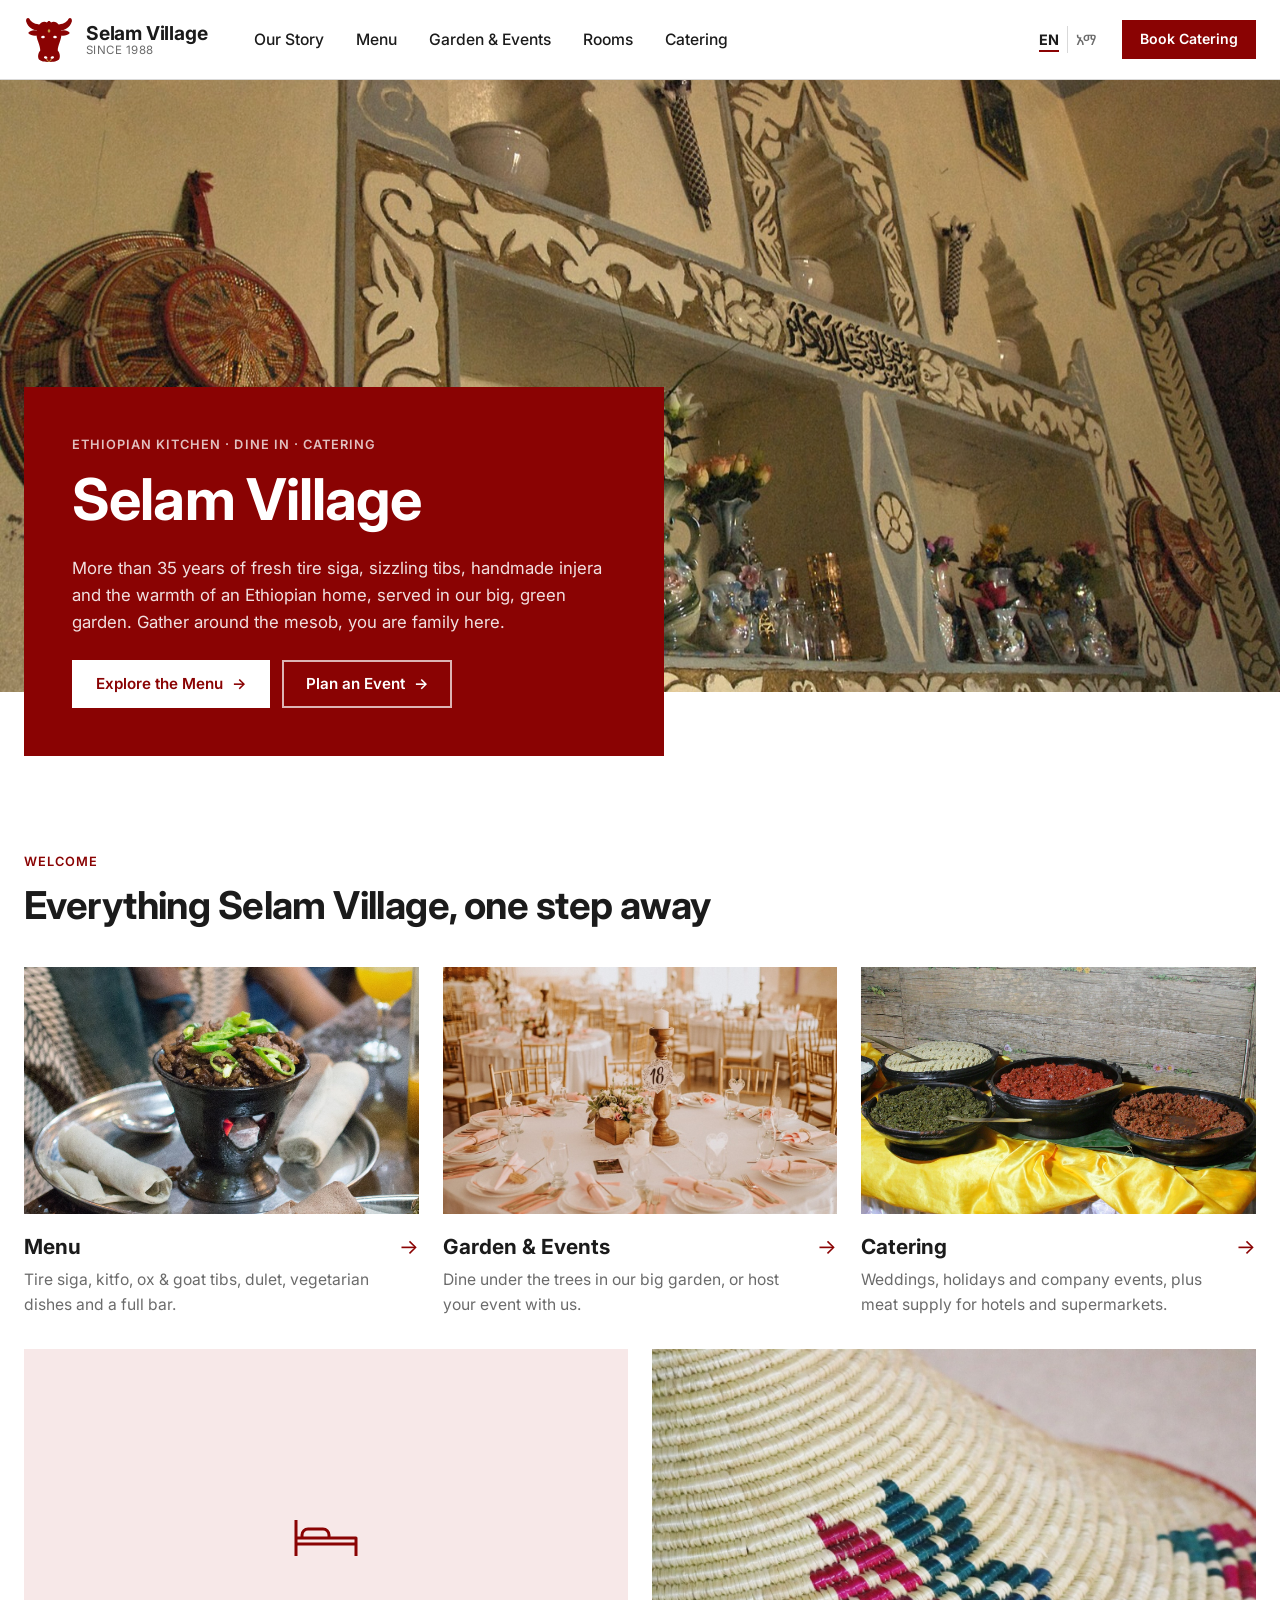
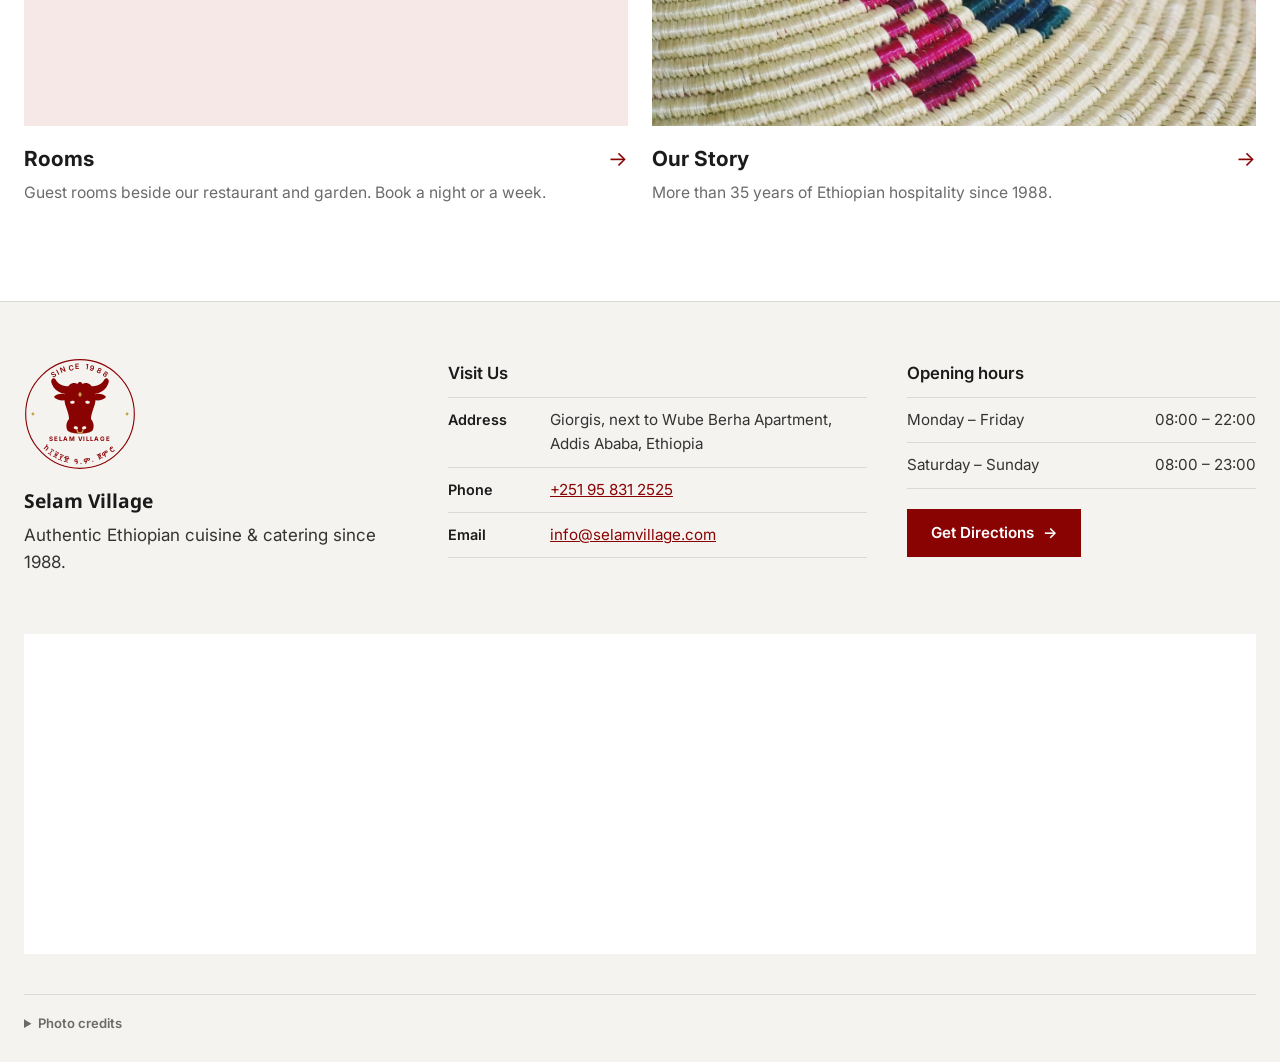
==== commit 918f39a8: "Logo: calm bull (level eyes, relaxed nostrils)" ====
--- a/index.html
+++ b/index.html
@@ -8,18 +8,18 @@
   <link rel="preconnect" href="https://fonts.googleapis.com">
   <link rel="preconnect" href="https://fonts.gstatic.com" crossorigin>
   <link href="https://fonts.googleapis.com/css2?family=Inter:wght@400;500;600;700&family=Noto+Sans+Ethiopic:wght@400;500;600;700&display=swap" rel="stylesheet">
-  <link rel="stylesheet" href="styles.css?v=202611251000">
-  <link rel="icon" href="images/logo-mark.svg?v=202611251000" type="image/svg+xml">
+  <link rel="stylesheet" href="styles.css?v=202611251005">
+  <link rel="icon" href="images/logo-mark.svg?v=202611251005" type="image/svg+xml">
 </head>
 <body class="page-index">
 <svg width="0" height="0" style="position:absolute" aria-hidden="true">
   <defs>
     <mask id="oxHoles" maskUnits="userSpaceOnUse" x="0" y="0" width="120" height="110">
       <rect width="120" height="110" fill="#fff"/>
-      <ellipse cx="46" cy="46" rx="4.6" ry="2.3" transform="rotate(25 46 46)" fill="#000"/>
-      <ellipse cx="74" cy="46" rx="4.6" ry="2.3" transform="rotate(-25 74 46)" fill="#000"/>
-      <ellipse cx="52" cy="97" rx="4.6" ry="3.2" transform="rotate(30 52 97)" fill="#000"/>
-      <ellipse cx="68" cy="97" rx="4.6" ry="3.2" transform="rotate(-30 68 97)" fill="#000"/>
+      <ellipse cx="45.5" cy="48" rx="4.4" ry="3" transform="rotate(-6 45.5 48)" fill="#000"/>
+      <ellipse cx="74.5" cy="48" rx="4.4" ry="3" transform="rotate(6 74.5 48)" fill="#000"/>
+      <ellipse cx="52" cy="97" rx="4.2" ry="3" transform="rotate(15 52 97)" fill="#000"/>
+      <ellipse cx="68" cy="97" rx="4.2" ry="3" transform="rotate(-15 68 97)" fill="#000"/>
     </mask>
     <symbol id="ox" viewBox="0 0 120 110">
       <g mask="url(#oxHoles)" fill="currentColor">
@@ -181,7 +181,7 @@
   </div>
 </footer>
 
-<script src="i18n.js?v=202611251000"></script>
-<script src="script.js?v=202611251000"></script>
+<script src="i18n.js?v=202611251005"></script>
+<script src="script.js?v=202611251005"></script>
 </body>
 </html>
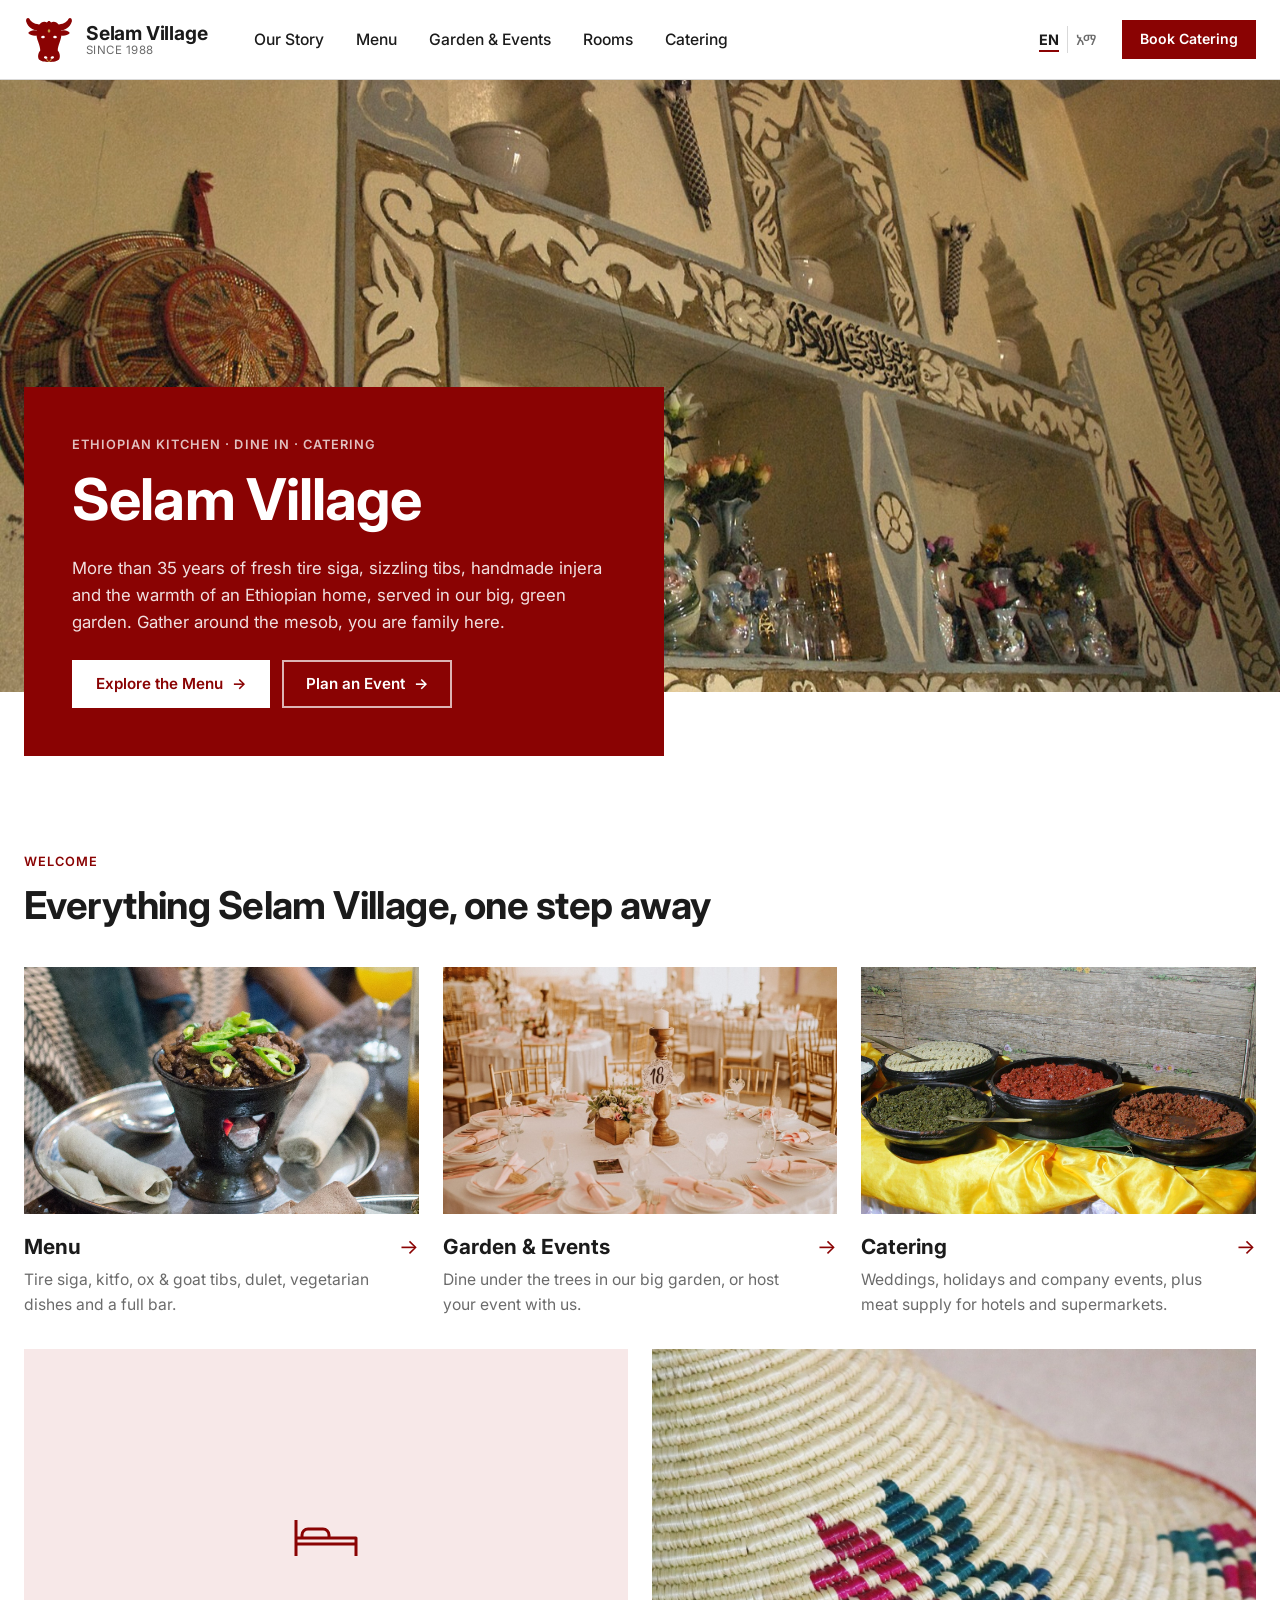
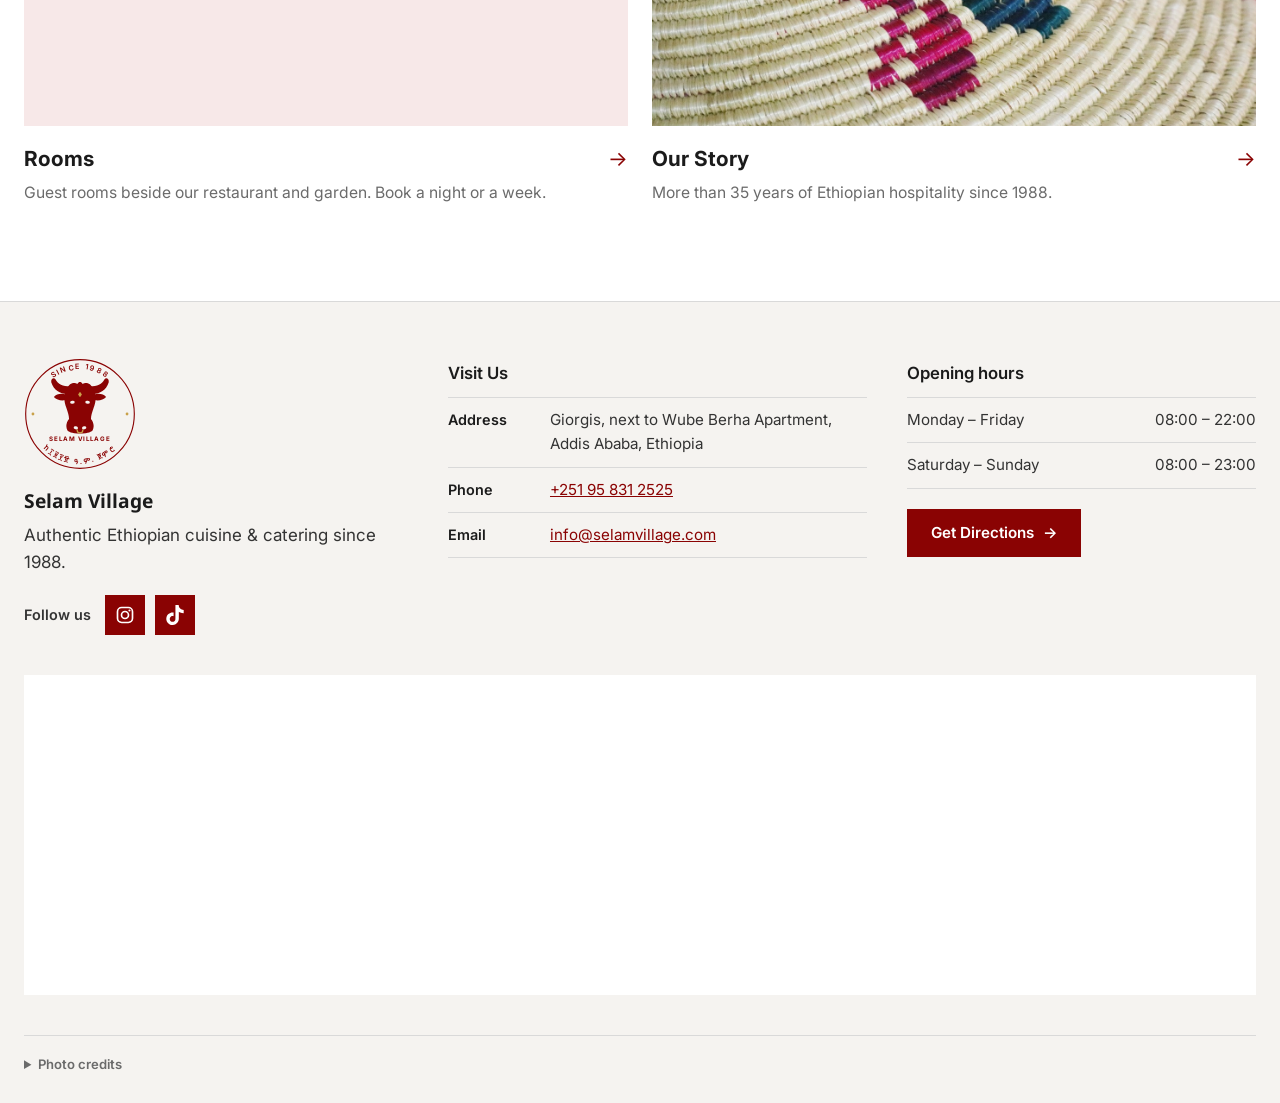
==== commit 6e93b5f2: "Footer: Instagram and TikTok links" ====
--- a/index.html
+++ b/index.html
@@ -8,8 +8,8 @@
   <link rel="preconnect" href="https://fonts.googleapis.com">
   <link rel="preconnect" href="https://fonts.gstatic.com" crossorigin>
   <link href="https://fonts.googleapis.com/css2?family=Inter:wght@400;500;600;700&family=Noto+Sans+Ethiopic:wght@400;500;600;700&display=swap" rel="stylesheet">
-  <link rel="stylesheet" href="styles.css?v=202611251005">
-  <link rel="icon" href="images/logo-mark.svg?v=202611251005" type="image/svg+xml">
+  <link rel="stylesheet" href="styles.css?v=202611251130">
+  <link rel="icon" href="images/logo-mark.svg?v=202611251130" type="image/svg+xml">
 </head>
 <body class="page-index">
 <svg width="0" height="0" style="position:absolute" aria-hidden="true">
@@ -133,6 +133,11 @@
       </svg>
       <p class="footer-name"><span class="lang-en">Selam Village</span><span class="lang-am">ሰላም ቪሌጅ</span></p>
       <p data-i18n="footer.tag">Authentic Ethiopian cuisine & catering since 1988.</p>
+      <div class="social">
+        <span class="social-label" data-i18n="footer.follow">Follow us</span>
+        <a href="https://www.instagram.com/selamvillage" target="_blank" rel="noopener" aria-label="Instagram"><svg viewBox="0 0 24 24" aria-hidden="true"><rect x="3" y="3" width="18" height="18" rx="5" fill="none" stroke="currentColor" stroke-width="2"/><circle cx="12" cy="12" r="4.2" fill="none" stroke="currentColor" stroke-width="2"/><circle cx="17.4" cy="6.6" r="1.3" fill="currentColor"/></svg></a>
+        <a href="https://www.tiktok.com/@selam_village01" target="_blank" rel="noopener" aria-label="TikTok"><svg viewBox="0 0 24 24" aria-hidden="true"><path fill="currentColor" d="M12.53.02c1.31-.02 2.61-.01 3.91-.02.08 1.53.63 3.09 1.75 4.17 1.12 1.11 2.7 1.62 4.24 1.79v4.03c-1.44-.05-2.89-.35-4.2-.97-.57-.26-1.1-.59-1.62-.93-.01 2.92.01 5.84-.02 8.75-.08 1.4-.54 2.79-1.35 3.94-1.31 1.92-3.58 3.17-5.91 3.21-1.43.08-2.86-.31-4.08-1.03-2.02-1.19-3.44-3.37-3.65-5.71-.02-.5-.03-1-.01-1.49.18-1.9 1.12-3.72 2.58-4.96 1.66-1.44 3.98-2.13 6.15-1.72.02 1.48-.04 2.96-.04 4.44-.99-.32-2.15-.23-3.02.37-.63.41-1.11 1.04-1.36 1.75-.21.51-.15 1.07-.14 1.61.24 1.64 1.82 3.02 3.5 2.87 1.12-.01 2.19-.66 2.77-1.61.19-.33.4-.67.41-1.06.1-1.79.06-3.57.07-5.36.01-4.03-.01-8.05.02-12.07z"/></svg></a>
+      </div>
     </div>
     <div class="footer-col footer-visit">
       <h3 data-i18n="contact.eyebrow">Visit Us</h3>
@@ -181,7 +186,7 @@
   </div>
 </footer>
 
-<script src="i18n.js?v=202611251005"></script>
-<script src="script.js?v=202611251005"></script>
+<script src="i18n.js?v=202611251130"></script>
+<script src="script.js?v=202611251130"></script>
 </body>
 </html>
--- a/styles.css
+++ b/styles.css
@@ -418,3 +418,10 @@
 /* Spam trap: invisible to people, bots fill it in */
 .hp { position: absolute !important; left: -9999px !important; width: 1px; height: 1px; opacity: 0; }
 .inquiry .btn[disabled] { opacity: .6; cursor: wait; }
+/* Social links */
+.social { display: flex; align-items: center; gap: 10px; margin-top: 18px; }
+.social-label { font-size: .9rem; font-weight: 600; margin-right: 4px; }
+.social a { display: inline-flex; align-items: center; justify-content: center; width: 40px; height: 40px;
+  background: var(--accent); color: #fff; transition: background .2s; }
+.social a:hover, .social a:focus-visible { background: var(--accent-2); }
+.social svg { width: 20px; height: 20px; }
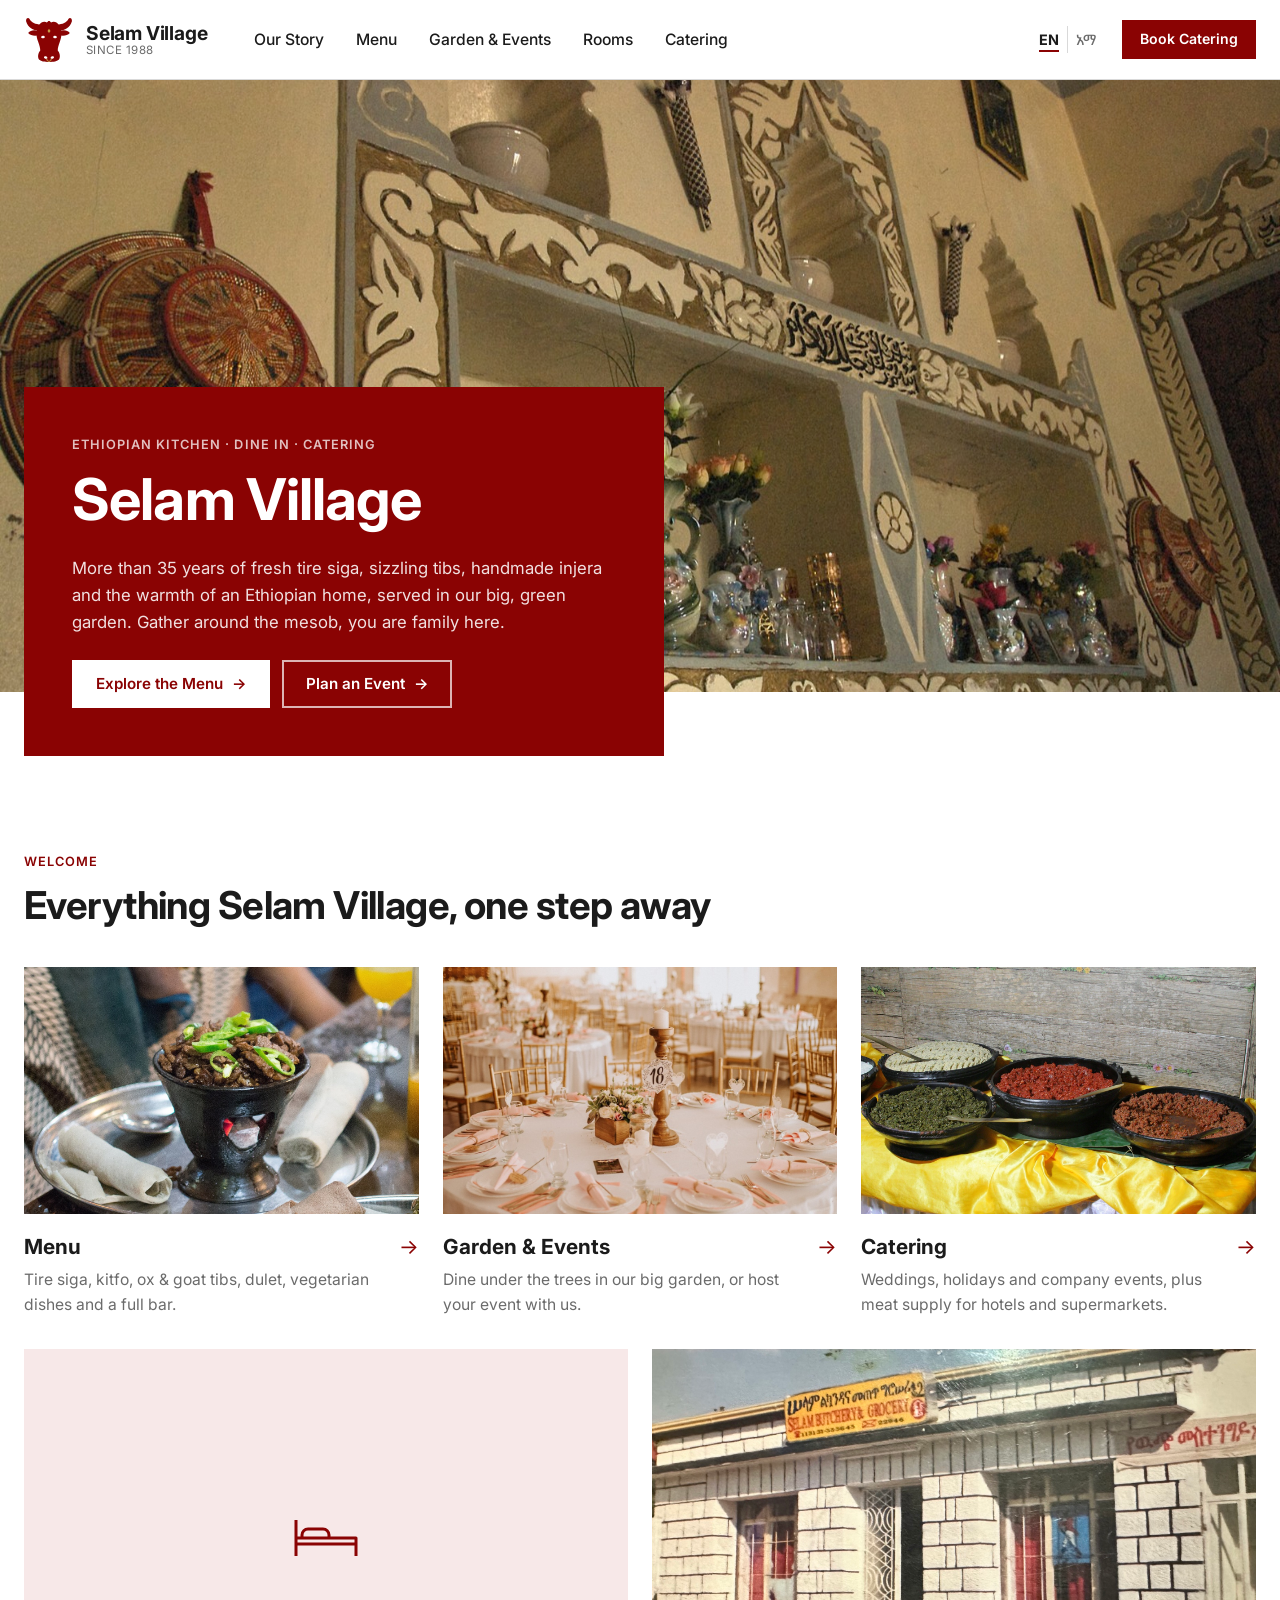
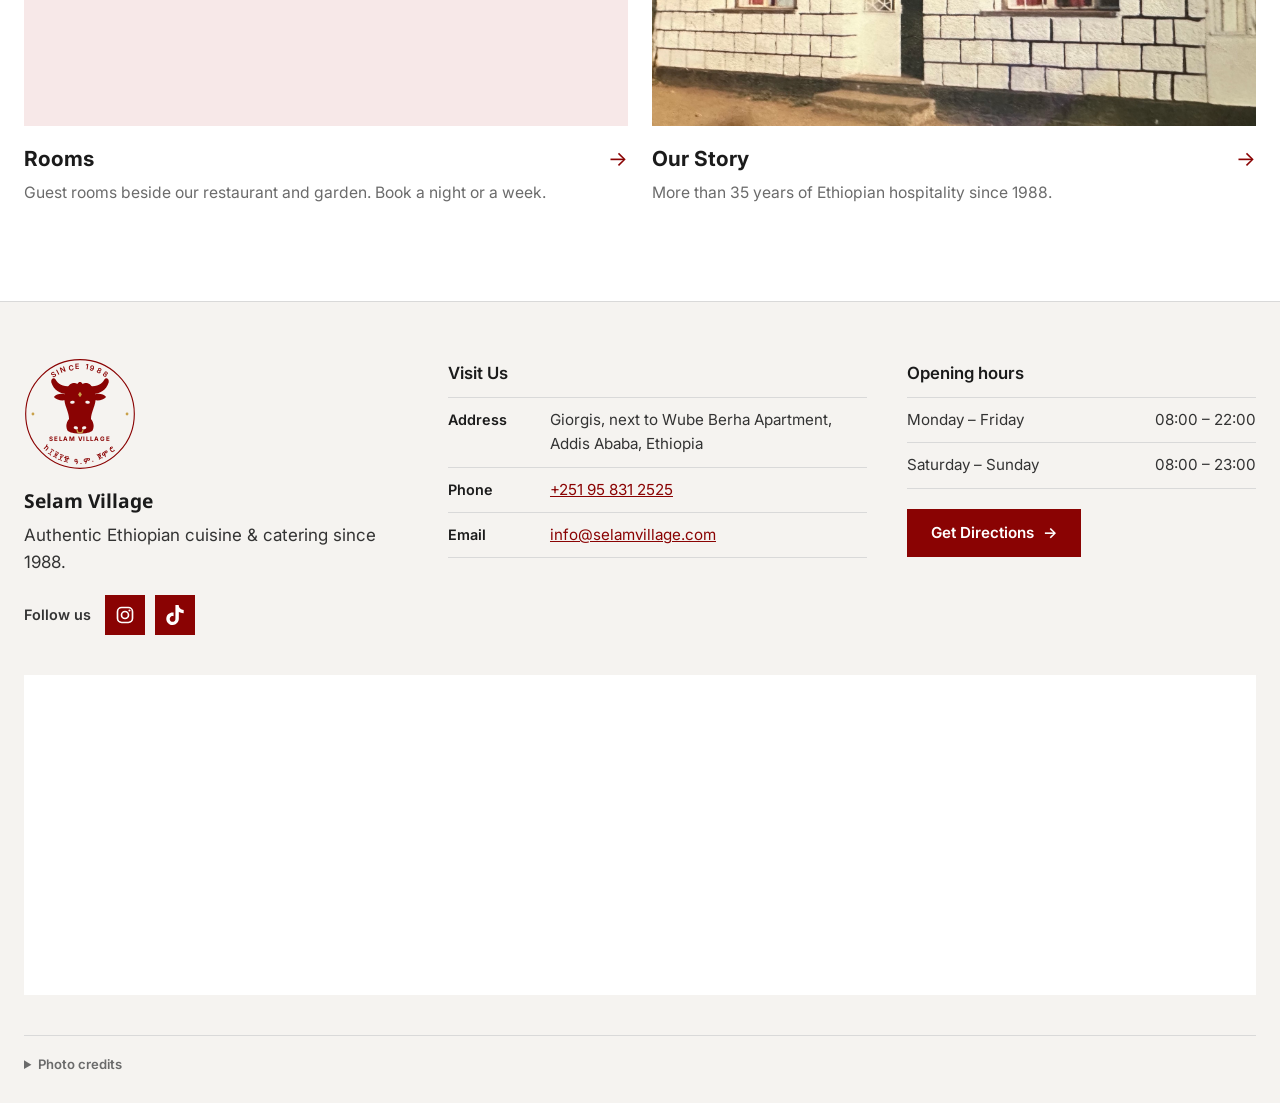
==== commit cca8c41b: "Home page: shop photo on the Our Story card" ====
--- a/index.html
+++ b/index.html
@@ -8,8 +8,8 @@
   <link rel="preconnect" href="https://fonts.googleapis.com">
   <link rel="preconnect" href="https://fonts.gstatic.com" crossorigin>
   <link href="https://fonts.googleapis.com/css2?family=Inter:wght@400;500;600;700&family=Noto+Sans+Ethiopic:wght@400;500;600;700&display=swap" rel="stylesheet">
-  <link rel="stylesheet" href="styles.css?v=202611251130">
-  <link rel="icon" href="images/logo-mark.svg?v=202611251130" type="image/svg+xml">
+  <link rel="stylesheet" href="styles.css?v=202611251200">
+  <link rel="icon" href="images/logo-mark.svg?v=202611251200" type="image/svg+xml">
 </head>
 <body class="page-index">
 <svg width="0" height="0" style="position:absolute" aria-hidden="true">
@@ -106,7 +106,7 @@
         <span class="card-body"><strong data-i18n="nav.rooms">Rooms</strong><span data-i18n="card.rooms">Guest rooms beside our restaurant and garden. Book a night or a week.</span><span class="card-arrow">→</span></span>
       </a>
       <a class="card reveal" href="story.html">
-        <span class="card-img"><img src="images/photos/mesob.jpg" alt="" loading="lazy"></span>
+        <span class="card-img"><img src="images/story.jpg" alt="" loading="lazy"></span>
         <span class="card-body"><strong data-i18n="nav.story">Our Story</strong><span data-i18n="card.story">More than 35 years of Ethiopian hospitality since 1988.</span><span class="card-arrow">→</span></span>
       </a>
     </div>
@@ -186,7 +186,7 @@
   </div>
 </footer>
 
-<script src="i18n.js?v=202611251130"></script>
-<script src="script.js?v=202611251130"></script>
+<script src="i18n.js?v=202611251200"></script>
+<script src="script.js?v=202611251200"></script>
 </body>
 </html>
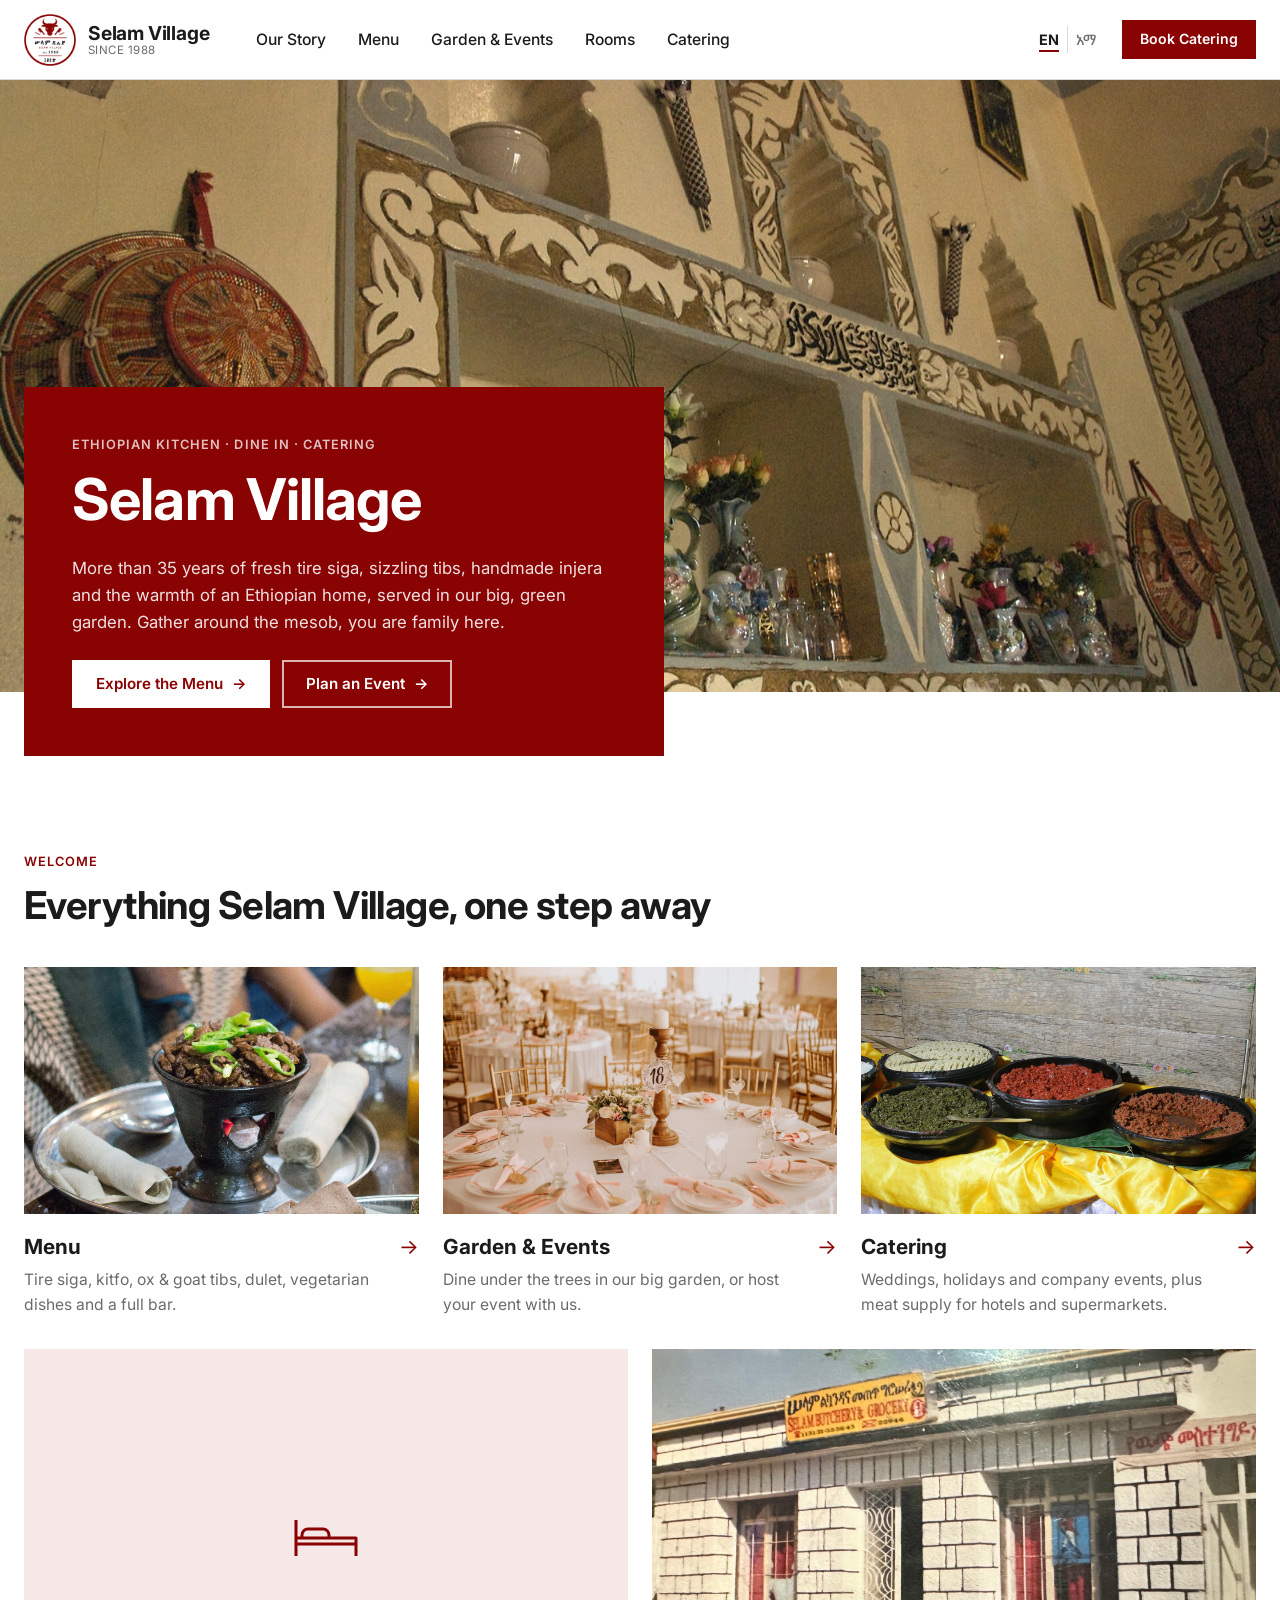
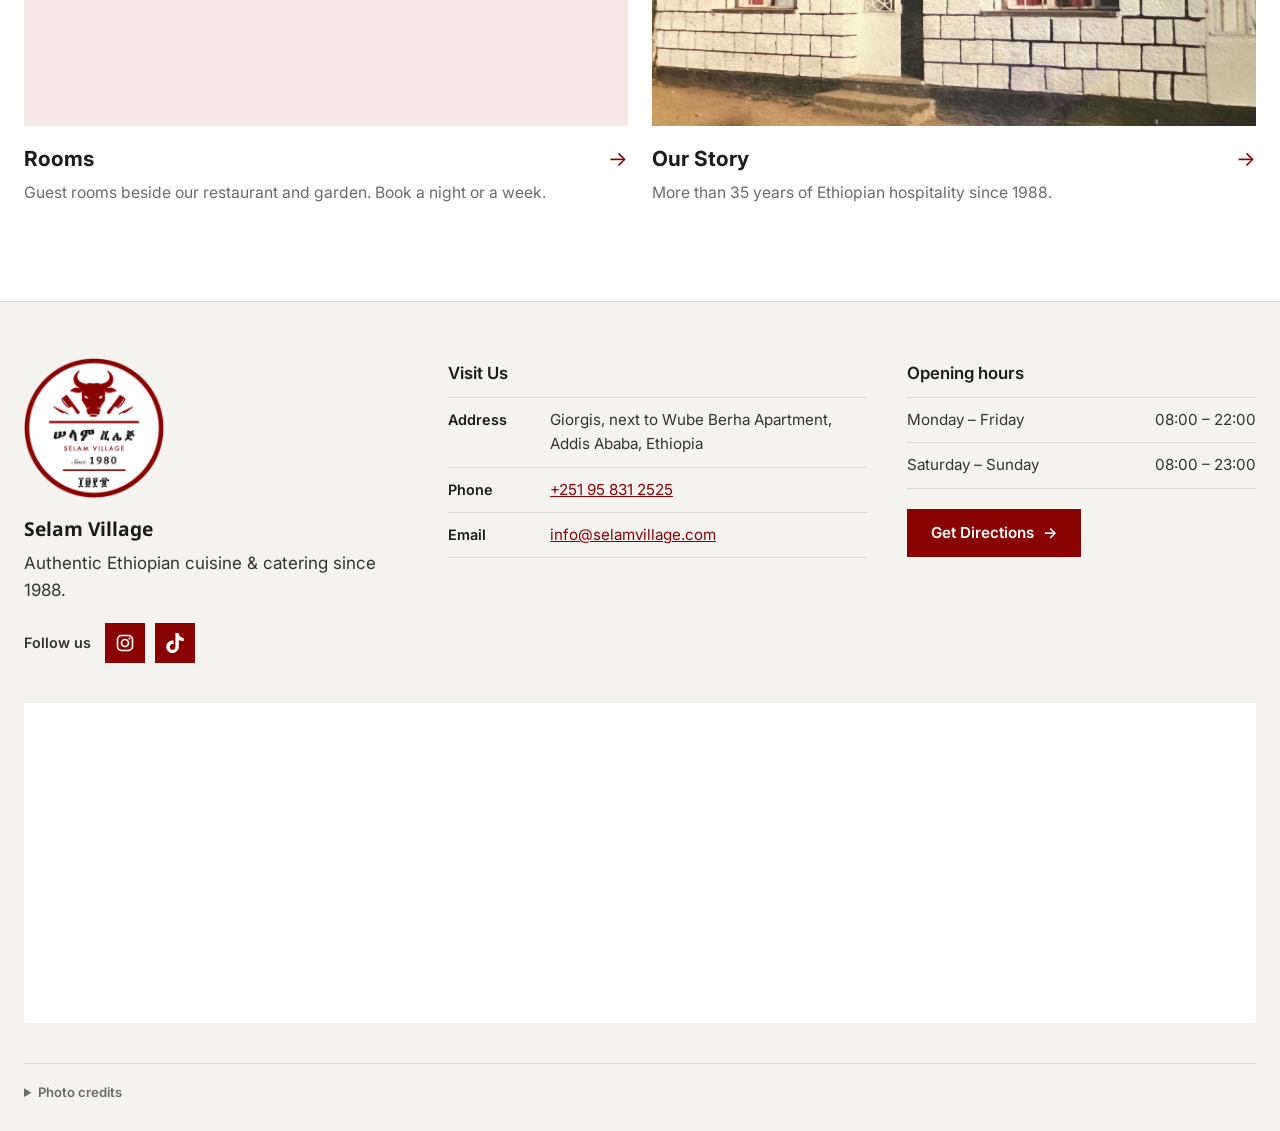
==== commit 11c0abc6: "updated logo" ====
--- a/index.html
+++ b/index.html
@@ -9,36 +9,15 @@
   <link rel="preconnect" href="https://fonts.gstatic.com" crossorigin>
   <link href="https://fonts.googleapis.com/css2?family=Inter:wght@400;500;600;700&family=Noto+Sans+Ethiopic:wght@400;500;600;700&display=swap" rel="stylesheet">
   <link rel="stylesheet" href="styles.css?v=202611251200">
-  <link rel="icon" href="images/logo-mark.svg?v=202611251200" type="image/svg+xml">
+  <link rel="icon" href="images/favicon.png?v=202611262330" type="image/png">
+  <link rel="apple-touch-icon" href="images/apple-touch-icon.png?v=202611262330">
 </head>
 <body class="page-index">
-<svg width="0" height="0" style="position:absolute" aria-hidden="true">
-  <defs>
-    <mask id="oxHoles" maskUnits="userSpaceOnUse" x="0" y="0" width="120" height="110">
-      <rect width="120" height="110" fill="#fff"/>
-      <ellipse cx="45.5" cy="48" rx="4.4" ry="3" transform="rotate(-6 45.5 48)" fill="#000"/>
-      <ellipse cx="74.5" cy="48" rx="4.4" ry="3" transform="rotate(6 74.5 48)" fill="#000"/>
-      <ellipse cx="52" cy="97" rx="4.2" ry="3" transform="rotate(15 52 97)" fill="#000"/>
-      <ellipse cx="68" cy="97" rx="4.2" ry="3" transform="rotate(-15 68 97)" fill="#000"/>
-    </mask>
-    <symbol id="ox" viewBox="0 0 120 110">
-      <g mask="url(#oxHoles)" fill="currentColor">
-        <path d="M38 32C24 33 10 27 5 10C4 3 10 0 13 4C18 14 27 17 41 18Z"/>
-        <path d="M82 32C96 33 110 27 115 10C116 3 110 0 107 4C102 14 93 17 79 18Z"/>
-        <path d="M37 35C27 30 16 31 10 38C16 45 27 46 37 43Z"/>
-        <path d="M83 35C93 30 104 31 110 38C104 45 93 46 83 43Z"/>
-        <path d="M35 22C39 11 50 9 55 13C58 8 62 8 65 13C70 9 81 11 85 22C92 33 91 47 86 59C83 68 81 74 81 80C86 86 88 95 84 102C77 110 43 110 36 102C32 95 34 86 39 80C39 74 37 68 34 59C29 47 28 33 35 22Z"/>
-      </g>
-      <path d="M60 28l3.6 5.2L60 38.4l-3.6-5.2z" fill="#c9a14a"/>
-      <path d="M54.5 101a5.5 5.5 0 0 0 11 0" fill="none" stroke="#c9a14a" stroke-width="2.4" stroke-linecap="round"/>
-    </symbol>
-  </defs>
-</svg>
 
 <!-- ============ NAV ============ -->
 <header class="nav" id="nav">
   <a href="index.html" class="brand">
-    <svg class="brand-skull" aria-hidden="true"><use href="#ox"/></svg>
+    <img class="brand-logo" src="images/logo.png?v=202611262330" alt="" width="52" height="52">
     <span class="brand-text">
       <span class="brand-name"><span class="lang-en">Selam Village</span><span class="lang-am">ሰላም ቪሌጅ</span></span>
       <span class="brand-sub"><span class="lang-en">Since 1988</span><span class="lang-am">ከ፲፱፻፹ ዓ.ም. ጀምሮ</span></span>
@@ -119,18 +98,7 @@
 <footer class="footer">
   <div class="container footer-inner">
     <div class="footer-brand">
-      <svg class="footer-emblem" viewBox="0 0 200 200" role="img" aria-label="Selam Village, since 1988 · ከ፲፱፻፹ ዓ.ም. ጀምሮ">
-        <defs>
-          <path id="footer-emblem-top" d="M20,100 A80,80 0 0,1 180,100"/>
-          <path id="footer-emblem-bot" d="M11,100 A89,89 0 0,0 189,100"/>
-        </defs>
-        <circle cx="100" cy="100" r="97" fill="none" stroke="currentColor" stroke-width="2"/>
-        <text class="emb-t"><textPath href="#footer-emblem-top" startOffset="50%" text-anchor="middle">SINCE 1988</textPath></text>
-        <text class="emb-t emb-am"><textPath href="#footer-emblem-bot" startOffset="50%" text-anchor="middle">ከ፲፱፻፹ ዓ.ም. ጀምሮ</textPath></text>
-        <circle cx="16" cy="100" r="2.5" fill="#c9a14a"/><circle cx="184" cy="100" r="2.5" fill="#c9a14a"/>
-        <use href="#ox" x="44" y="34" width="112" height="103"/>
-        <text class="emb-name" x="100" y="149" text-anchor="middle">SELAM VILLAGE</text>
-      </svg>
+      <img class="footer-emblem" src="images/logo.png?v=202611262330" alt="Selam Village logo · ሰላም ቪሌጅ, since 1988" width="140" height="140">
       <p class="footer-name"><span class="lang-en">Selam Village</span><span class="lang-am">ሰላም ቪሌጅ</span></p>
       <p data-i18n="footer.tag">Authentic Ethiopian cuisine & catering since 1988.</p>
       <div class="social">
--- a/styles.css
+++ b/styles.css
@@ -68,7 +68,7 @@
   background: var(--white); border-bottom: 1px solid var(--line);
 }
 .brand { display: flex; align-items: center; gap: 12px; text-decoration: none; color: var(--ink); flex-shrink: 0; }
-.brand-skull { width: 50px; height: 46px; color: var(--accent); }
+.brand-logo { width: 52px; height: 52px; }
 .brand-text { display: flex; flex-direction: column; line-height: 1.15; white-space: nowrap; }
 .brand-name { font-weight: 700; font-size: 1.2rem; letter-spacing: -0.01em; }
 .brand-sub { font-size: .72rem; color: var(--muted); letter-spacing: .04em; text-transform: uppercase; }
@@ -270,9 +270,7 @@
 /* ---------- Footer ---------- */
 .footer { background: var(--band); border-top: 1px solid var(--line); color: var(--text); }
 .footer-inner { display: grid; grid-template-columns: 1fr 1fr; gap: 32px; padding: 56px 0 28px; }
-.footer-emblem { width: 112px; height: 112px; color: var(--accent); margin-bottom: 16px; }
-.emb-t { font: 600 17px var(--font); letter-spacing: 5px; fill: currentColor; }
-.emb-am { font-family: var(--font-am); letter-spacing: 3px; }
+.footer-emblem { width: 140px; height: 140px; margin-bottom: 16px; }
 .footer-name { font-weight: 700; font-size: 1.2rem; color: var(--ink); margin-bottom: .3em; }
 .footer-name span { font-family: var(--font-am); font-weight: 500; color: var(--muted); margin-left: 6px; font-size: 1rem; }
 .footer-addr { color: var(--muted); font-size: .95rem; }
@@ -327,7 +325,7 @@
   .container { width: calc(100% - 32px); }
   .nav { height: 68px; padding: 0 16px; }
   .nav-links { top: 68px; }
-  .brand-skull { width: 40px; height: 37px; }
+  .brand-logo { width: 42px; height: 42px; }
   .brand-name { font-size: 1.05rem; }
   .brand-sub { font-size: .62rem; }
   .cards { grid-template-columns: 1fr; }
@@ -365,15 +363,11 @@
 }
 .et-date select:focus { outline: none; border-color: var(--accent); box-shadow: inset 0 0 0 1px var(--accent); }
 .et-date.invalid select { border-color: #b3261e; }
-.emb-am { font-size: 14.5px; letter-spacing: 1.5px; }
 .page-rooms .page-hero {
   background: var(--img) center / cover no-repeat,
     var(--accent-tint) url("data:image/svg+xml,%3Csvg xmlns='http://www.w3.org/2000/svg' width='96' height='64' viewBox='0 0 96 64'%3E%3Cpath d='M8 8v48M8 40h80v16M8 32h80v8M24 20h20a8 8 0 0 1 8 8v4H16v-4a8 8 0 0 1 8-8z' fill='none' stroke='%238a0303' stroke-width='3' stroke-linejoin='round'/%3E%3C/svg%3E") center / 120px no-repeat;
 }
 
-/* Emblem: name under the bull */
-.emb-name { font: 700 11px var(--font-en, "Inter"), sans-serif; letter-spacing: 1.6px; fill: currentColor; }
-.emb-t { font-size: 13px; letter-spacing: 3px; }
 /* Meat supply: full-width package */
 .pkg-wide { grid-column: 1 / -1; display: grid; grid-template-columns: 1.1fr 1.4fr auto; gap: 24px 40px; align-items: center; }
 .pkg-wide ul { margin: 0; }
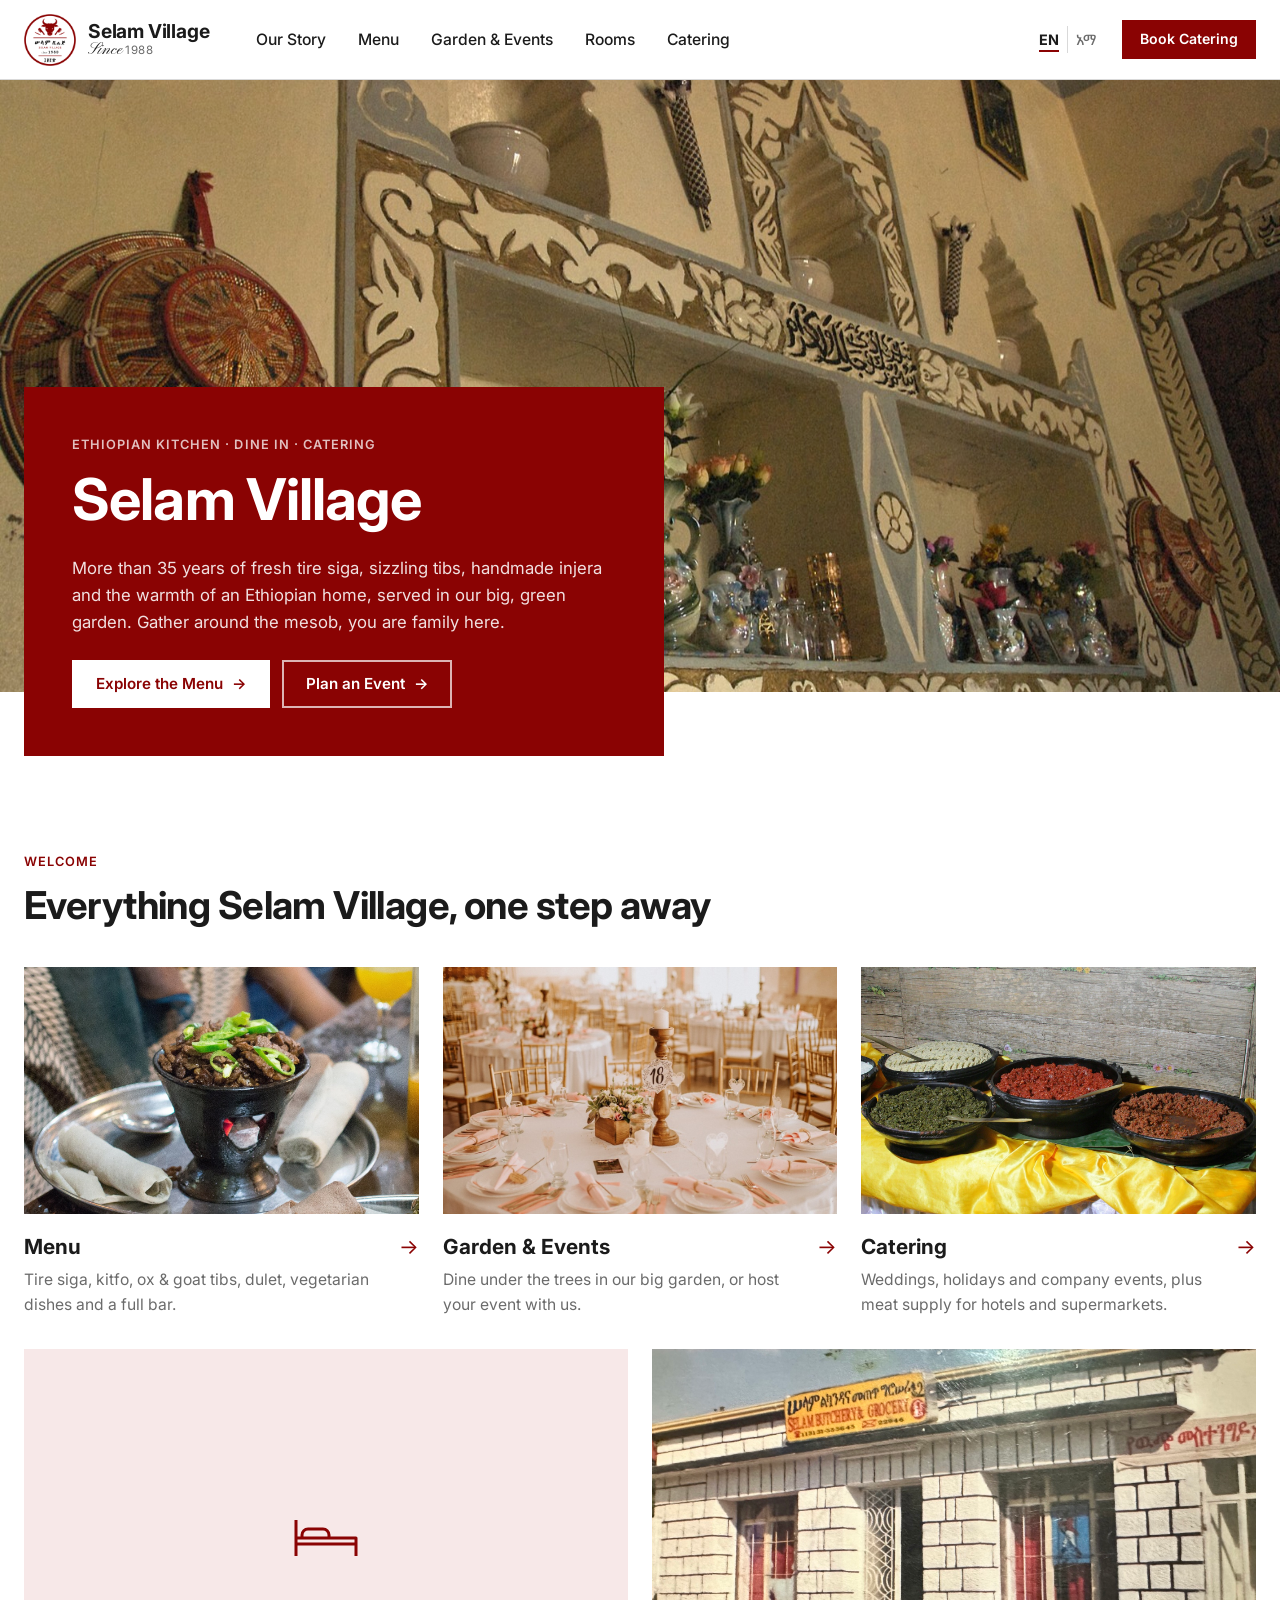
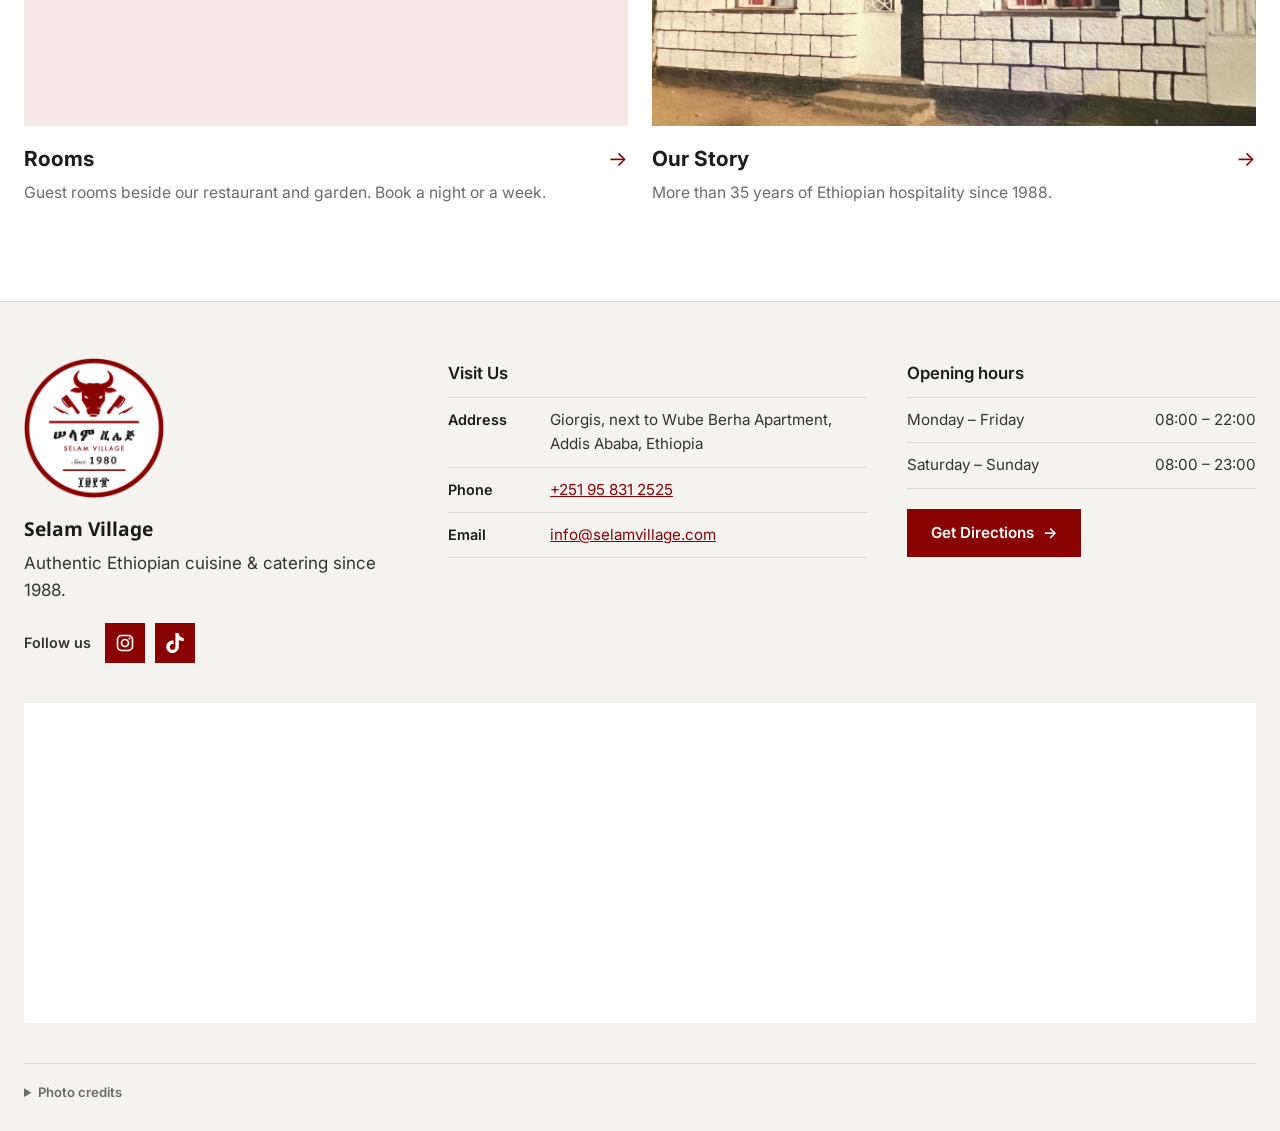
==== commit 65fce0e3: "asdjusted the fonts" ====
--- a/index.html
+++ b/index.html
@@ -7,7 +7,7 @@
   <meta name="description" content="Selam Village, authentic Ethiopian cuisine, dine-in and full-service catering since 1988. Tire siga, ox &amp; goat tibs, dulet, vegetarian dishes, a full bar, a big garden and in-house events in Giorgis, Addis Ababa.">
   <link rel="preconnect" href="https://fonts.googleapis.com">
   <link rel="preconnect" href="https://fonts.gstatic.com" crossorigin>
-  <link href="https://fonts.googleapis.com/css2?family=Inter:wght@400;500;600;700&family=Noto+Sans+Ethiopic:wght@400;500;600;700&display=swap" rel="stylesheet">
+  <link href="https://fonts.googleapis.com/css2?family=Inter:wght@400;500;600;700&family=Noto+Sans+Ethiopic:wght@400;500;600;700&family=Pinyon+Script&display=swap" rel="stylesheet">
   <link rel="stylesheet" href="styles.css?v=202611251200">
   <link rel="icon" href="images/favicon.png?v=202611262330" type="image/png">
   <link rel="apple-touch-icon" href="images/apple-touch-icon.png?v=202611262330">
@@ -20,7 +20,7 @@
     <img class="brand-logo" src="images/logo.png?v=202611262330" alt="" width="52" height="52">
     <span class="brand-text">
       <span class="brand-name"><span class="lang-en">Selam Village</span><span class="lang-am">ሰላም ቪሌጅ</span></span>
-      <span class="brand-sub"><span class="lang-en">Since 1988</span><span class="lang-am">ከ፲፱፻፹ ዓ.ም. ጀምሮ</span></span>
+      <span class="brand-sub"><span class="lang-en"><span class="since">Since</span> 1988</span><span class="lang-am">ከ፲፱፻፹ ዓ.ም. ጀምሮ</span></span>
     </span>
   </a>
   <nav class="nav-links" id="navLinks">
--- a/styles.css
+++ b/styles.css
@@ -72,6 +72,7 @@
 .brand-text { display: flex; flex-direction: column; line-height: 1.15; white-space: nowrap; }
 .brand-name { font-weight: 700; font-size: 1.2rem; letter-spacing: -0.01em; }
 .brand-sub { font-size: .72rem; color: var(--muted); letter-spacing: .04em; text-transform: uppercase; }
+.brand-sub .since { font-family: "Pinyon Script", "Snell Roundhand", cursive; font-size: 1.45em; text-transform: none; letter-spacing: 0; color: var(--ink); line-height: 1; }
 .am-inline { font-family: var(--font-am); text-transform: none; }
 
 .nav-links { display: flex; align-items: stretch; height: 100%; gap: 4px; margin-right: auto; }
@@ -160,7 +161,7 @@
 .timeline li { display: grid; grid-template-columns: 90px 1fr; gap: 16px; padding: 18px 0; border-top: 1px solid var(--line); }
 .t-year { font-weight: 700; color: var(--accent); }
 .t-text { color: var(--text); }
-.stats { margin-top: 64px; display: grid; grid-template-columns: repeat(4, 1fr); background: var(--band); }
+.stats { margin-top: 64px; display: grid; grid-template-columns: repeat(3, 1fr); background: var(--band); }
 .stat { padding: 32px 28px; }
 .stat + .stat { border-left: 1px solid var(--line); }
 .stat-num { display: block; font-size: clamp(2.2rem, 4vw, 3rem); font-weight: 700; color: var(--accent); line-height: 1; margin-bottom: 8px; }
@@ -313,7 +314,7 @@
   .card:nth-child(5) { grid-column: span 2; }
   .packages, .steps { grid-template-columns: 1fr; }
   .stats { grid-template-columns: 1fr 1fr; }
-  .stat:nth-child(3) { border-left: 0; }
+  .stat:nth-child(3) { border-left: 0; grid-column: 1 / -1; }
   .stat:nth-child(n+3) { border-top: 1px solid var(--line); }
   .panel-img { position: static; aspect-ratio: 16 / 9; }
   .footer-links { justify-content: start; }
